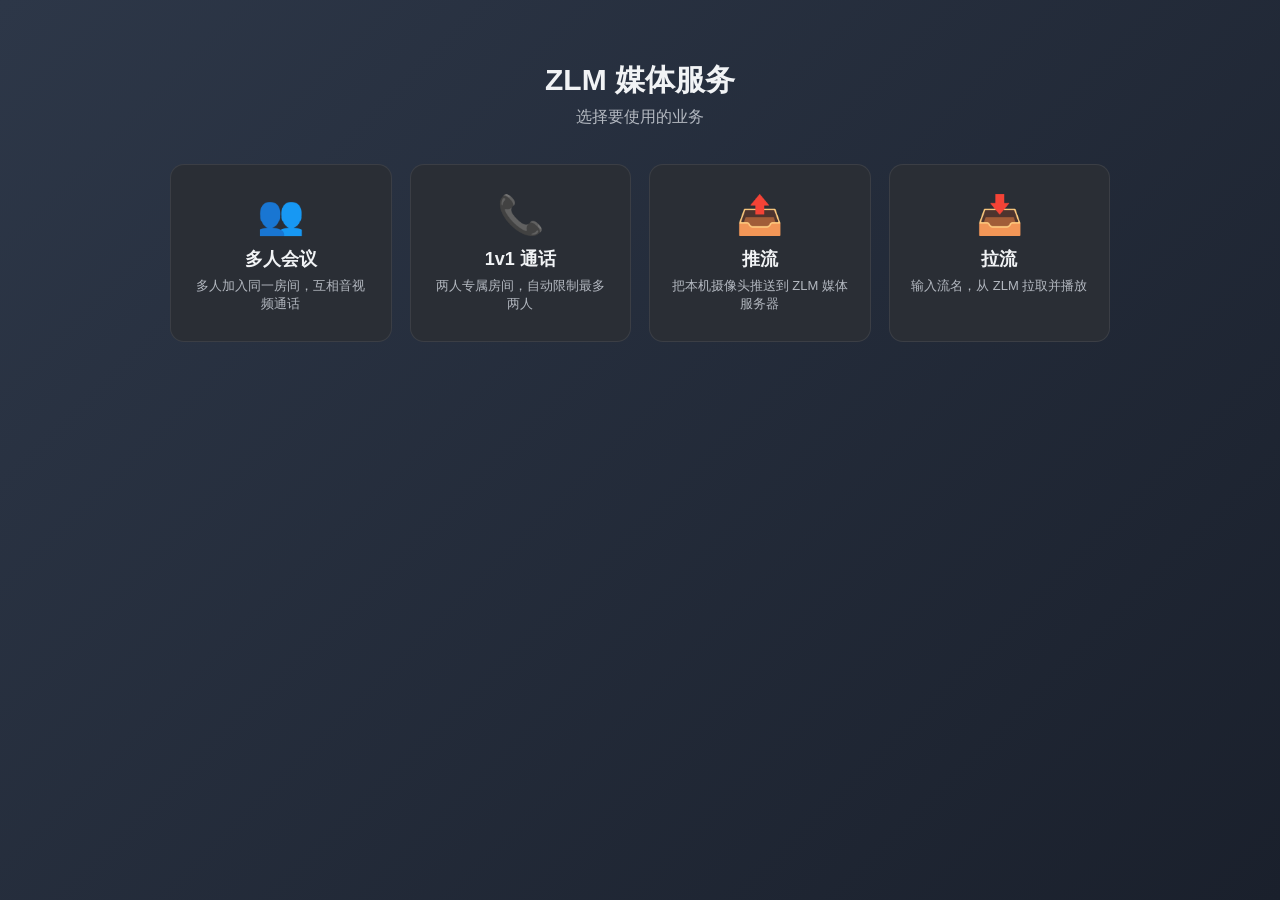
==== frontend/index.html @ 56e2d385 "首次提交" ====
<!DOCTYPE html>
<html lang="zh-CN">
<head>
  <meta charset="UTF-8" />
  <meta name="viewport" content="width=device-width, initial-scale=1.0" />
  <title>ZLM 媒体服务 · 业务选择</title>
  <link rel="stylesheet" href="css/style.css" />
</head>
<body class="home-page">
  <main class="home-wrap">
    <header class="home-header">
      <h1>ZLM 媒体服务</h1>
      <p class="subtitle">选择要使用的业务</p>
    </header>

    <section class="home-grid">
      <button class="home-card" data-biz="meeting">
        <div class="card-icon">👥</div>
        <div class="card-title">多人会议</div>
        <div class="card-desc">多人加入同一房间，互相音视频通话</div>
      </button>
      <button class="home-card" data-biz="call">
        <div class="card-icon">📞</div>
        <div class="card-title">1v1 通话</div>
        <div class="card-desc">两人专属房间，自动限制最多两人</div>
      </button>
      <button class="home-card" data-biz="push">
        <div class="card-icon">📤</div>
        <div class="card-title">推流</div>
        <div class="card-desc">把本机摄像头推送到 ZLM 媒体服务器</div>
      </button>
      <button class="home-card" data-biz="play">
        <div class="card-icon">📥</div>
        <div class="card-title">拉流</div>
        <div class="card-desc">输入流名，从 ZLM 拉取并播放</div>
      </button>
    </section>

    <dialog id="formDialog" class="home-dialog">
      <form id="bizForm" autocomplete="off">
        <h2 id="formTitle">加入</h2>
        <div class="form-row" data-field="nickname">
          <label>
            <span>昵称</span>
            <input id="nickname" type="text" maxlength="32" placeholder="比如 Alice" />
          </label>
        </div>
        <div class="form-row" data-field="room">
          <label>
            <span id="roomLabel">房间号</span>
            <input id="room" type="text" maxlength="64" placeholder="比如 1001" />
          </label>
        </div>
        <div class="form-row" data-field="stream">
          <label>
            <span>流名（仅字母数字、_-.）</span>
            <input id="streamId" type="text" maxlength="128" placeholder="比如 demo_001" />
          </label>
        </div>
        <div class="form-actions">
          <button type="button" id="formCancel" class="ghost">取消</button>
          <button type="submit" class="primary">进入</button>
        </div>
      </form>
    </dialog>
  </main>

  <script>
    (function () {
      const dialog = document.getElementById('formDialog');
      const form = document.getElementById('bizForm');
      const title = document.getElementById('formTitle');
      const roomLabel = document.getElementById('roomLabel');
      const fields = {
        nickname: form.querySelector('[data-field="nickname"]'),
        room: form.querySelector('[data-field="room"]'),
        stream: form.querySelector('[data-field="stream"]'),
      };
      const inputs = {
        nickname: document.getElementById('nickname'),
        room: document.getElementById('room'),
        stream: document.getElementById('streamId'),
      };

      const SAVED_NAME = sessionStorage.getItem('zlm.nickname') || '';
      if (SAVED_NAME) inputs.nickname.value = SAVED_NAME;

      let currentBiz = null;

      function showFields(map) {
        for (const key of Object.keys(fields)) {
          fields[key].style.display = map[key] ? '' : 'none';
          inputs[key].required = !!map[key];
        }
      }

      function openBiz(biz) {
        currentBiz = biz;
        switch (biz) {
          case 'meeting':
            title.textContent = '加入多人会议';
            roomLabel.textContent = '房间号';
            showFields({ nickname: true, room: true, stream: false });
            inputs.room.placeholder = '比如 1001';
            break;
          case 'call':
            title.textContent = '加入 1v1 通话';
            roomLabel.textContent = '通话编号';
            showFields({ nickname: true, room: true, stream: false });
            inputs.room.placeholder = '比如 alice-bob';
            break;
          case 'push':
            title.textContent = '推流';
            showFields({ nickname: false, room: false, stream: true });
            if (!inputs.stream.value) inputs.stream.value = 'pub_' + Date.now();
            break;
          case 'play':
            title.textContent = '拉流';
            showFields({ nickname: false, room: false, stream: true });
            break;
        }
        if (typeof dialog.showModal === 'function') {
          dialog.showModal();
        } else {
          dialog.setAttribute('open', '');
        }
      }

      document.querySelectorAll('.home-card').forEach((btn) => {
        btn.addEventListener('click', () => openBiz(btn.dataset.biz));
      });
      document.getElementById('formCancel').addEventListener('click', () => {
        dialog.close();
      });

      form.addEventListener('submit', (e) => {
        e.preventDefault();
        const nickname = inputs.nickname.value.trim();
        const room = inputs.room.value.trim();
        const stream = inputs.stream.value.trim();

        if (currentBiz === 'meeting' || currentBiz === 'call') {
          if (!nickname || !room) return;
          sessionStorage.setItem('zlm.nickname', nickname);
          sessionStorage.setItem('zlm.room', room);
          location.href = currentBiz === 'meeting' ? 'meeting.html' : 'call.html';
        } else if (currentBiz === 'push') {
          if (!isSafeStream(stream)) {
            alert('流名只能包含字母、数字、下划线、连字符或点');
            return;
          }
          sessionStorage.setItem('zlm.streamId', stream);
          location.href = 'push.html';
        } else if (currentBiz === 'play') {
          if (!isSafeStream(stream)) {
            alert('流名只能包含字母、数字、下划线、连字符或点');
            return;
          }
          sessionStorage.setItem('zlm.streamId', stream);
          location.href = 'play.html';
        }
      });

      function isSafeStream(s) {
        return /^[A-Za-z0-9_.\-]{1,128}$/.test(s);
      }

      // Allow ?biz=xxx deep-link.
      const params = new URLSearchParams(location.search);
      const biz = params.get('biz');
      if (biz && ['meeting', 'call', 'push', 'play'].includes(biz)) {
        openBiz(biz);
      }
    })();
  </script>
</body>
</html>
---- frontend/css/style.css ----
:root {
  color-scheme: light dark;
  --bg: #1c1f24;
  --panel: #2a2e35;
  --panel-2: #353a43;
  --text: #f1f3f5;
  --muted: #b3b8c0;
  --accent: #4f8cff;
  --danger: #e0455b;
  --success: #2ecc71;
  --border: rgba(255, 255, 255, 0.08);
}

* { box-sizing: border-box; }
html, body { height: 100%; margin: 0; }
body {
  font-family: -apple-system, BlinkMacSystemFont, "Segoe UI", Roboto, "PingFang SC", "Microsoft YaHei", sans-serif;
  color: var(--text);
  background: var(--bg);
}
button { font-family: inherit; cursor: pointer; }
input { font-family: inherit; }

/* ============ Join page ============ */
.join-page {
  display: flex;
  align-items: center;
  justify-content: center;
  min-height: 100vh;
  background: linear-gradient(135deg, #2d3748, #1a202c);
}
.join-card {
  background: var(--panel);
  padding: 40px;
  border-radius: 14px;
  width: min(420px, 92vw);
  box-shadow: 0 20px 60px rgba(0,0,0,0.4);
  border: 1px solid var(--border);
}
.join-card h1 { margin: 0 0 6px; font-size: 26px; }
.join-card .subtitle { color: var(--muted); margin: 0 0 22px; font-size: 14px; }
.join-card label { display: block; margin-bottom: 14px; }
.join-card label span { display: block; margin-bottom: 6px; font-size: 13px; color: var(--muted); }
.join-card input {
  width: 100%;
  padding: 10px 12px;
  border-radius: 8px;
  border: 1px solid var(--border);
  background: var(--panel-2);
  color: var(--text);
  font-size: 15px;
}
.join-card input:focus { outline: 2px solid var(--accent); border-color: transparent; }
.join-card .hint { font-size: 12px; color: var(--muted); margin-top: 12px; }

.primary {
  width: 100%;
  background: var(--accent);
  color: white;
  border: none;
  padding: 11px 14px;
  border-radius: 8px;
  font-size: 15px;
  font-weight: 500;
  margin-top: 6px;
}
.primary:hover { background: #3a78ec; }

/* ============ Meeting page ============ */
.meeting-page {
  display: flex;
  flex-direction: column;
  height: 100vh;
}
.topbar {
  flex: 0 0 auto;
  padding: 10px 18px;
  display: flex;
  justify-content: space-between;
  align-items: center;
  background: var(--panel);
  border-bottom: 1px solid var(--border);
  font-size: 14px;
}
.topbar span { font-weight: 600; }

.stage {
  flex: 1 1 auto;
  display: flex;
  min-height: 0;
}

.video-grid {
  flex: 1 1 auto;
  padding: 14px;
  display: grid;
  gap: 12px;
  align-content: center;
  justify-content: center;
  grid-template-columns: repeat(auto-fit, minmax(280px, 1fr));
  background: #14171b;
  overflow: auto;
}

.video-tile {
  position: relative;
  background: #000;
  border-radius: 10px;
  overflow: hidden;
  aspect-ratio: 16 / 9;
  border: 1px solid var(--border);
  display: flex;
  align-items: center;
  justify-content: center;
}
.video-tile video {
  width: 100%;
  height: 100%;
  object-fit: cover;
  background: #000;
}
.video-tile .name-tag {
  position: absolute;
  left: 8px;
  bottom: 8px;
  background: rgba(0,0,0,0.55);
  padding: 4px 10px;
  font-size: 12px;
  border-radius: 6px;
  display: flex;
  gap: 6px;
  align-items: center;
}
.video-tile .badges {
  position: absolute;
  right: 8px;
  top: 8px;
  display: flex;
  gap: 6px;
}
.video-tile .badge {
  background: rgba(0,0,0,0.6);
  padding: 4px 6px;
  border-radius: 4px;
  font-size: 12px;
}
.video-tile.no-video::before {
  content: attr(data-fallback);
  position: absolute;
  inset: 0;
  display: flex;
  align-items: center;
  justify-content: center;
  font-size: 38px;
  color: #6c757d;
  background: #2a2e35;
}
.video-tile.no-video video { visibility: hidden; }
.video-tile.is-self .name-tag { background: rgba(79, 140, 255, 0.85); }
.video-tile.is-screen { border: 2px solid var(--accent); }

.chat-panel {
  flex: 0 0 320px;
  display: flex;
  flex-direction: column;
  background: var(--panel);
  border-left: 1px solid var(--border);
  min-height: 0;
}
.chat-panel.hidden { display: none; }
.chat-header {
  padding: 10px 14px;
  display: flex;
  justify-content: space-between;
  align-items: center;
  border-bottom: 1px solid var(--border);
  font-weight: 600;
}
.icon-btn {
  background: transparent;
  border: none;
  color: var(--text);
  font-size: 20px;
  width: 28px;
  height: 28px;
  line-height: 1;
  border-radius: 4px;
}
.icon-btn:hover { background: var(--panel-2); }
.chat-log {
  flex: 1 1 auto;
  overflow-y: auto;
  padding: 10px 14px;
  font-size: 14px;
  display: flex;
  flex-direction: column;
  gap: 10px;
}
.chat-msg { line-height: 1.4; }
.chat-msg .meta {
  font-size: 12px;
  color: var(--muted);
  margin-bottom: 2px;
}
.chat-msg.me .meta { color: var(--accent); }
.chat-form {
  display: flex;
  gap: 8px;
  padding: 10px;
  border-top: 1px solid var(--border);
}
.chat-form input {
  flex: 1 1 auto;
  padding: 8px 10px;
  border-radius: 6px;
  border: 1px solid var(--border);
  background: var(--panel-2);
  color: var(--text);
}
.chat-form button { padding: 8px 14px; width: auto; margin: 0; }

.toolbar {
  flex: 0 0 auto;
  padding: 10px;
  display: flex;
  gap: 10px;
  justify-content: center;
  background: var(--panel);
  border-top: 1px solid var(--border);
}
.toolbar-btn {
  background: var(--panel-2);
  color: var(--text);
  border: 1px solid var(--border);
  padding: 8px 14px;
  border-radius: 999px;
  display: flex;
  align-items: center;
  gap: 6px;
  font-size: 14px;
}
.toolbar-btn .label { font-size: 13px; }
.toolbar-btn:hover { background: #404552; }
.toolbar-btn.off {
  background: #4a2730;
  border-color: var(--danger);
}
.toolbar-btn.active {
  background: rgba(79,140,255,0.15);
  border-color: var(--accent);
}
.toolbar-btn.danger {
  background: var(--danger);
  border-color: var(--danger);
}
.toolbar-btn.danger:hover { background: #c93849; }

.status-bar {
  position: fixed;
  top: 16px;
  left: 50%;
  transform: translateX(-50%);
  background: rgba(0,0,0,0.78);
  color: white;
  padding: 8px 14px;
  border-radius: 6px;
  font-size: 13px;
  z-index: 100;
  max-width: 80vw;
}
.status-bar.hidden { display: none; }
.status-bar.error { background: var(--danger); }

@media (max-width: 720px) {
  .chat-panel { position: absolute; right: 0; top: 50px; bottom: 60px; width: 80vw; }
  .toolbar-btn .label { display: none; }
}

/* ============ Home (business picker) ============ */
.home-page {
  background: linear-gradient(135deg, #2d3748, #1a202c);
  min-height: 100vh;
}
.home-wrap {
  max-width: 980px;
  margin: 0 auto;
  padding: 60px 20px;
}
.home-header {
  text-align: center;
  margin-bottom: 36px;
}
.home-header h1 { margin: 0 0 6px; font-size: 30px; }
.home-header .subtitle { color: var(--muted); margin: 0; }

.home-grid {
  display: grid;
  grid-template-columns: repeat(auto-fit, minmax(220px, 1fr));
  gap: 18px;
}
.home-card {
  background: var(--panel);
  border: 1px solid var(--border);
  border-radius: 14px;
  padding: 28px 20px;
  color: var(--text);
  display: flex;
  flex-direction: column;
  align-items: center;
  text-align: center;
  cursor: pointer;
  transition: transform .15s ease, border-color .15s ease, background .15s ease;
}
.home-card:hover {
  transform: translateY(-2px);
  border-color: var(--accent);
  background: var(--panel-2);
}
.home-card .card-icon { font-size: 38px; margin-bottom: 10px; }
.home-card .card-title { font-size: 18px; font-weight: 600; margin-bottom: 6px; }
.home-card .card-desc { font-size: 13px; color: var(--muted); }

.home-dialog {
  border: 1px solid var(--border);
  background: var(--panel);
  color: var(--text);
  border-radius: 12px;
  padding: 24px;
  width: min(420px, 92vw);
  box-shadow: 0 20px 60px rgba(0,0,0,0.45);
}
.home-dialog::backdrop { background: rgba(0,0,0,0.45); }
.home-dialog h2 { margin: 0 0 16px; font-size: 20px; }
.home-dialog .form-row { margin-bottom: 12px; }
.home-dialog label span { display: block; margin-bottom: 6px; font-size: 13px; color: var(--muted); }
.home-dialog input {
  width: 100%;
  padding: 9px 11px;
  border-radius: 8px;
  border: 1px solid var(--border);
  background: var(--panel-2);
  color: var(--text);
  font-size: 14px;
}
.home-dialog input:focus { outline: 2px solid var(--accent); border-color: transparent; }
.home-dialog .form-actions {
  display: flex;
  justify-content: flex-end;
  gap: 10px;
  margin-top: 10px;
}
.home-dialog .ghost {
  background: transparent;
  color: var(--muted);
  border: 1px solid var(--border);
  padding: 8px 14px;
  border-radius: 8px;
}
.home-dialog .primary { width: auto; margin: 0; }

/* ============ Recording indicator ============ */
.video-tile .rec-indicator,
.solo-tile .rec-indicator {
  position: absolute;
  top: 8px;
  left: 8px;
  background: rgba(0,0,0,0.65);
  color: #fff;
  font-size: 12px;
  padding: 3px 8px;
  border-radius: 4px;
  display: flex;
  align-items: center;
  gap: 6px;
  z-index: 2;
}
.video-tile .rec-indicator.hidden,
.solo-tile .rec-indicator.hidden { display: none; }
.rec-dot {
  width: 8px;
  height: 8px;
  border-radius: 50%;
  background: var(--danger);
  animation: rec-blink 1s infinite;
}
@keyframes rec-blink {
  0%, 100% { opacity: 1; }
  50% { opacity: 0.3; }
}

.toolbar-btn.recording {
  background: var(--danger);
  border-color: var(--danger);
  color: #fff;
}

/* ============ Call (1v1) layout ============ */
.call-layout .video-grid {
  position: relative;
  display: block;
  padding: 0;
}
.call-layout .video-grid .video-tile {
  position: absolute;
  inset: 0;
  border-radius: 0;
  aspect-ratio: auto;
  border: none;
}
.call-layout .video-grid .video-tile.is-self {
  position: absolute;
  inset: auto 16px 16px auto;
  width: 240px;
  height: 160px;
  border-radius: 10px;
  border: 1px solid var(--border);
  box-shadow: 0 6px 20px rgba(0,0,0,0.5);
  z-index: 2;
  aspect-ratio: 3 / 2;
}

/* ============ Solo (push / play) ============ */
.solo-page {
  display: flex;
  flex-direction: column;
  height: 100vh;
}
.solo-stage {
  flex: 1 1 auto;
  display: flex;
  gap: 16px;
  padding: 16px;
  background: #14171b;
  overflow: auto;
  min-height: 0;
}
.solo-tile {
  flex: 1 1 auto;
  position: relative;
  background: #000;
  border-radius: 12px;
  overflow: hidden;
  display: flex;
  align-items: center;
  justify-content: center;
  min-height: 240px;
}
.solo-tile video {
  width: 100%;
  height: 100%;
  object-fit: contain;
  background: #000;
}
.solo-info {
  flex: 0 0 280px;
  background: var(--panel);
  border-radius: 12px;
  padding: 16px 18px;
  font-size: 14px;
  display: flex;
  flex-direction: column;
  gap: 10px;
}
.solo-info .hint { color: var(--muted); font-size: 12px; margin-top: 6px; }
@media (max-width: 720px) {
  .solo-stage { flex-direction: column; }
  .solo-info { flex: 0 0 auto; }
}
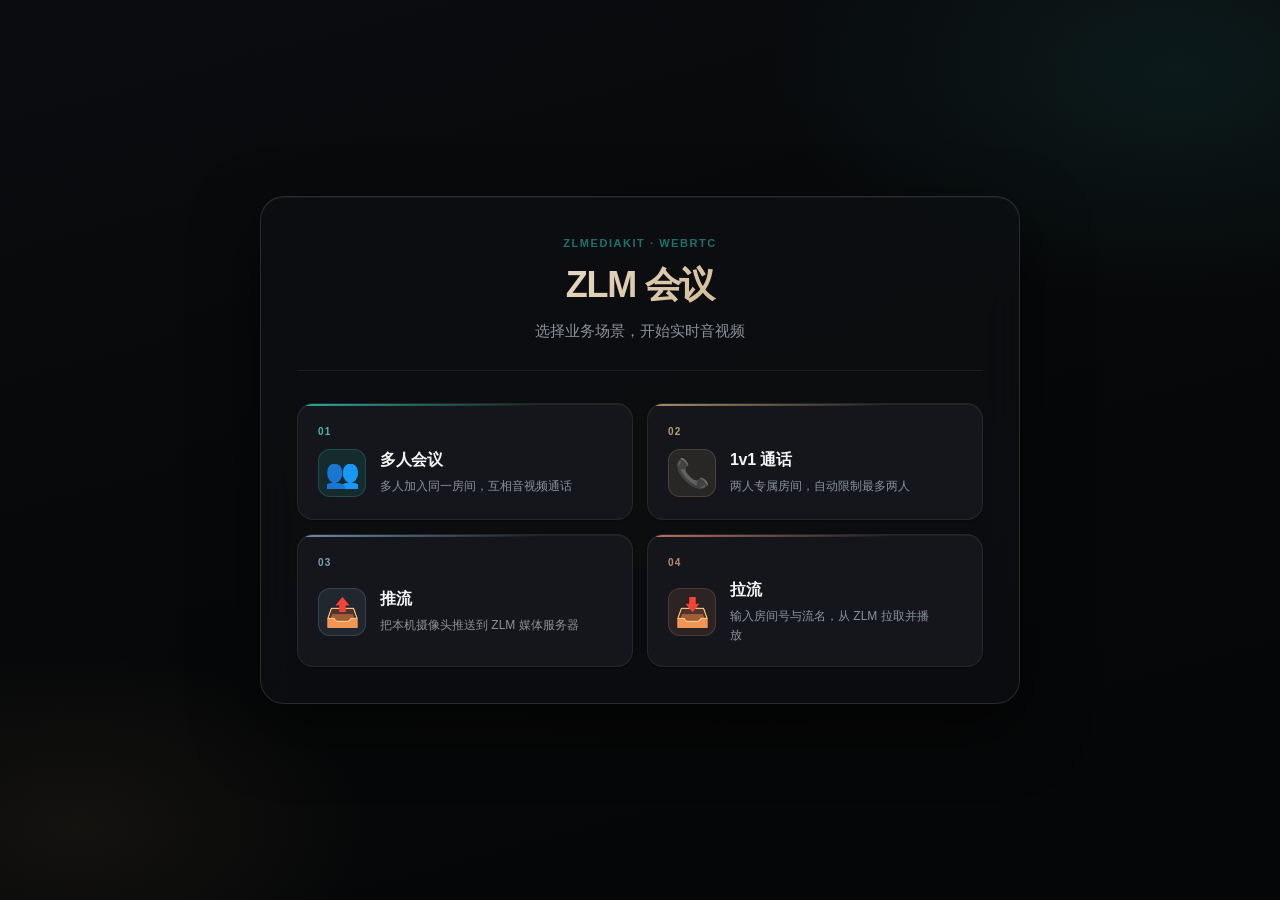
==== commit 743413ea: "页面布局调整及更新README.md" ====
--- a/frontend/index.html
+++ b/frontend/index.html
@@ -3,38 +3,57 @@
 <head>
   <meta charset="UTF-8" />
   <meta name="viewport" content="width=device-width, initial-scale=1.0" />
-  <title>ZLM 媒体服务 · 业务选择</title>
+  <title>ZLM 会议 · 业务选择</title>
   <link rel="stylesheet" href="css/style.css" />
 </head>
 <body class="home-page">
   <main class="home-wrap">
-    <header class="home-header">
-      <h1>ZLM 媒体服务</h1>
-      <p class="subtitle">选择要使用的业务</p>
-    </header>
+    <div class="home-shell">
+      <header class="home-header">
+        <p class="home-eyebrow">ZLMediaKit · WebRTC</p>
+        <h1>ZLM 会议</h1>
+        <p class="subtitle">选择业务场景，开始实时音视频</p>
+      </header>
 
-    <section class="home-grid">
-      <button class="home-card" data-biz="meeting">
-        <div class="card-icon">👥</div>
-        <div class="card-title">多人会议</div>
-        <div class="card-desc">多人加入同一房间，互相音视频通话</div>
-      </button>
-      <button class="home-card" data-biz="call">
-        <div class="card-icon">📞</div>
-        <div class="card-title">1v1 通话</div>
-        <div class="card-desc">两人专属房间，自动限制最多两人</div>
-      </button>
-      <button class="home-card" data-biz="push">
-        <div class="card-icon">📤</div>
-        <div class="card-title">推流</div>
-        <div class="card-desc">把本机摄像头推送到 ZLM 媒体服务器</div>
-      </button>
-      <button class="home-card" data-biz="play">
-        <div class="card-icon">📥</div>
-        <div class="card-title">拉流</div>
-        <div class="card-desc">输入流名，从 ZLM 拉取并播放</div>
-      </button>
-    </section>
+      <section class="home-grid">
+        <button class="home-card" data-biz="meeting">
+          <span class="card-tag">01</span>
+          <div class="card-icon" aria-hidden="true">👥</div>
+          <div class="card-body">
+            <div class="card-title">多人会议</div>
+            <div class="card-desc">多人加入同一房间，互相音视频通话</div>
+          </div>
+          <span class="card-arrow" aria-hidden="true">→</span>
+        </button>
+        <button class="home-card" data-biz="call">
+          <span class="card-tag">02</span>
+          <div class="card-icon" aria-hidden="true">📞</div>
+          <div class="card-body">
+            <div class="card-title">1v1 通话</div>
+            <div class="card-desc">两人专属房间，自动限制最多两人</div>
+          </div>
+          <span class="card-arrow" aria-hidden="true">→</span>
+        </button>
+        <button class="home-card" data-biz="push">
+          <span class="card-tag">03</span>
+          <div class="card-icon" aria-hidden="true">📤</div>
+          <div class="card-body">
+            <div class="card-title">推流</div>
+            <div class="card-desc">把本机摄像头推送到 ZLM 媒体服务器</div>
+          </div>
+          <span class="card-arrow" aria-hidden="true">→</span>
+        </button>
+        <button class="home-card" data-biz="play">
+          <span class="card-tag">04</span>
+          <div class="card-icon" aria-hidden="true">📥</div>
+          <div class="card-body">
+            <div class="card-title">拉流</div>
+            <div class="card-desc">输入房间号与流名，从 ZLM 拉取并播放</div>
+          </div>
+          <span class="card-arrow" aria-hidden="true">→</span>
+        </button>
+      </section>
+    </div>
 
     <dialog id="formDialog" class="home-dialog">
       <form id="bizForm" autocomplete="off">
@@ -84,6 +103,8 @@
 
       const SAVED_NAME = sessionStorage.getItem('zlm.nickname') || '';
       if (SAVED_NAME) inputs.nickname.value = SAVED_NAME;
+      const SAVED_ROOM = sessionStorage.getItem('zlm.room') || '';
+      if (SAVED_ROOM) inputs.room.value = SAVED_ROOM;
 
       let currentBiz = null;
 
@@ -111,12 +132,16 @@
             break;
           case 'push':
             title.textContent = '推流';
-            showFields({ nickname: false, room: false, stream: true });
+            roomLabel.textContent = '房间号';
+            showFields({ nickname: false, room: true, stream: true });
+            inputs.room.placeholder = '比如 live';
             if (!inputs.stream.value) inputs.stream.value = 'pub_' + Date.now();
             break;
           case 'play':
             title.textContent = '拉流';
-            showFields({ nickname: false, room: false, stream: true });
+            roomLabel.textContent = '房间号';
+            showFields({ nickname: false, room: true, stream: true });
+            inputs.room.placeholder = '比如 live';
             break;
         }
         if (typeof dialog.showModal === 'function') {
@@ -144,20 +169,15 @@
           sessionStorage.setItem('zlm.nickname', nickname);
           sessionStorage.setItem('zlm.room', room);
           location.href = currentBiz === 'meeting' ? 'meeting.html' : 'call.html';
-        } else if (currentBiz === 'push') {
+        } else if (currentBiz === 'push' || currentBiz === 'play') {
+          if (!room) return;
           if (!isSafeStream(stream)) {
             alert('流名只能包含字母、数字、下划线、连字符或点');
             return;
           }
+          sessionStorage.setItem('zlm.room', room);
           sessionStorage.setItem('zlm.streamId', stream);
-          location.href = 'push.html';
-        } else if (currentBiz === 'play') {
-          if (!isSafeStream(stream)) {
-            alert('流名只能包含字母、数字、下划线、连字符或点');
-            return;
-          }
-          sessionStorage.setItem('zlm.streamId', stream);
-          location.href = 'play.html';
+          location.href = currentBiz === 'push' ? 'push.html' : 'play.html';
         }
       });
 
--- a/frontend/css/style.css
+++ b/frontend/css/style.css
@@ -1,22 +1,49 @@
 :root {
-  color-scheme: light dark;
-  --bg: #1c1f24;
-  --panel: #2a2e35;
-  --panel-2: #353a43;
-  --text: #f1f3f5;
-  --muted: #b3b8c0;
-  --accent: #4f8cff;
-  --danger: #e0455b;
-  --success: #2ecc71;
-  --border: rgba(255, 255, 255, 0.08);
+  color-scheme: dark;
+  --bg: #070809;
+  --bg-soft: #0c0e10;
+  --stage-bg: #030304;
+  --panel: rgba(18, 20, 23, 0.82);
+  --panel-solid: #121417;
+  --panel-2: rgba(28, 31, 36, 0.9);
+  --panel-hover: rgba(38, 42, 48, 0.95);
+  --text: #f4f4f5;
+  --text-secondary: #d4d4d8;
+  --muted: #8b919a;
+  --accent: #2ec4b6;
+  --accent-dim: #1f9e93;
+  --accent-glow: rgba(46, 196, 182, 0.28);
+  --accent-soft: rgba(46, 196, 182, 0.1);
+  --accent-muted: rgba(46, 196, 182, 0.55);
+  --warm: #c4a574;
+  --danger: #f05252;
+  --danger-soft: rgba(240, 82, 82, 0.12);
+  --success: #34d399;
+  --border: rgba(255, 255, 255, 0.07);
+  --border-strong: rgba(255, 255, 255, 0.12);
+  --shadow-sm: 0 1px 2px rgba(0, 0, 0, 0.35);
+  --shadow-md: 0 8px 32px rgba(0, 0, 0, 0.45);
+  --shadow-lg: 0 24px 64px rgba(0, 0, 0, 0.55);
+  --shadow-inset: inset 0 1px 0 rgba(255, 255, 255, 0.05);
+  --surface-1: rgba(14, 16, 19, 0.72);
+  --surface-2: rgba(22, 25, 30, 0.88);
+  --surface-3: rgba(32, 36, 42, 0.94);
+  --radius-sm: 8px;
+  --radius-md: 12px;
+  --radius-lg: 16px;
+  --radius-xl: 20px;
+  --blur: blur(20px) saturate(160%);
+  --ease: cubic-bezier(0.22, 1, 0.36, 1);
 }
 
 * { box-sizing: border-box; }
 html, body { height: 100%; margin: 0; }
 body {
-  font-family: -apple-system, BlinkMacSystemFont, "Segoe UI", Roboto, "PingFang SC", "Microsoft YaHei", sans-serif;
+  font-family: "Inter", -apple-system, BlinkMacSystemFont, "Segoe UI", Roboto, "PingFang SC", "Microsoft YaHei", sans-serif;
   color: var(--text);
   background: var(--bg);
+  -webkit-font-smoothing: antialiased;
+  -moz-osx-font-smoothing: grayscale;
 }
 button { font-family: inherit; cursor: pointer; }
 input { font-family: inherit; }
@@ -27,91 +54,123 @@
   align-items: center;
   justify-content: center;
   min-height: 100vh;
-  background: linear-gradient(135deg, #2d3748, #1a202c);
+  background:
+    radial-gradient(ellipse 80% 60% at 85% 10%, rgba(46, 196, 182, 0.07), transparent 55%),
+    radial-gradient(ellipse 60% 50% at 10% 90%, rgba(196, 165, 116, 0.05), transparent 50%),
+    var(--bg);
 }
 .join-card {
   background: var(--panel);
+  backdrop-filter: var(--blur);
+  -webkit-backdrop-filter: var(--blur);
   padding: 40px;
-  border-radius: 14px;
+  border-radius: var(--radius-xl);
   width: min(420px, 92vw);
-  box-shadow: 0 20px 60px rgba(0,0,0,0.4);
-  border: 1px solid var(--border);
-}
-.join-card h1 { margin: 0 0 6px; font-size: 26px; }
+  box-shadow: var(--shadow-lg);
+  border: 1px solid var(--border);
+}
+.join-card h1 { margin: 0 0 6px; font-size: 26px; font-weight: 600; letter-spacing: -0.02em; }
 .join-card .subtitle { color: var(--muted); margin: 0 0 22px; font-size: 14px; }
 .join-card label { display: block; margin-bottom: 14px; }
-.join-card label span { display: block; margin-bottom: 6px; font-size: 13px; color: var(--muted); }
+.join-card label span { display: block; margin-bottom: 6px; font-size: 13px; color: var(--muted); font-weight: 500; }
 .join-card input {
   width: 100%;
-  padding: 10px 12px;
-  border-radius: 8px;
-  border: 1px solid var(--border);
-  background: var(--panel-2);
+  padding: 11px 14px;
+  border-radius: var(--radius-md);
+  border: 1px solid var(--border);
+  background: rgba(0, 0, 0, 0.35);
   color: var(--text);
   font-size: 15px;
-}
-.join-card input:focus { outline: 2px solid var(--accent); border-color: transparent; }
+  transition: border-color 0.2s var(--ease), box-shadow 0.2s var(--ease);
+}
+.join-card input:focus {
+  outline: none;
+  border-color: var(--accent-muted);
+  box-shadow: 0 0 0 3px var(--accent-soft);
+}
 .join-card .hint { font-size: 12px; color: var(--muted); margin-top: 12px; }
 
 .primary {
   width: 100%;
-  background: var(--accent);
-  color: white;
+  background: linear-gradient(135deg, var(--accent) 0%, var(--accent-dim) 100%);
+  color: #042f2e;
   border: none;
-  padding: 11px 14px;
-  border-radius: 8px;
+  padding: 12px 16px;
+  border-radius: var(--radius-md);
   font-size: 15px;
-  font-weight: 500;
+  font-weight: 600;
   margin-top: 6px;
-}
-.primary:hover { background: #3a78ec; }
+  letter-spacing: 0.01em;
+  box-shadow: 0 4px 16px var(--accent-glow);
+  transition: transform 0.2s var(--ease), box-shadow 0.2s var(--ease), filter 0.2s var(--ease);
+}
+.primary:hover {
+  filter: brightness(1.06);
+  box-shadow: 0 6px 24px var(--accent-glow);
+}
+.primary:active { transform: scale(0.98); }
 
 /* ============ Meeting page ============ */
 .meeting-page {
   display: flex;
   flex-direction: column;
   height: 100vh;
+  height: 100dvh;
+  max-height: 100vh;
+  max-height: 100dvh;
+  overflow: hidden;
+  background: var(--stage-bg);
 }
 .topbar {
   flex: 0 0 auto;
-  padding: 10px 18px;
+  flex-shrink: 0;
+  padding: 12px 20px;
   display: flex;
   justify-content: space-between;
   align-items: center;
-  background: var(--panel);
+  background: var(--surface-2);
+  backdrop-filter: var(--blur);
+  -webkit-backdrop-filter: var(--blur);
   border-bottom: 1px solid var(--border);
-  font-size: 14px;
-}
-.topbar span { font-weight: 600; }
+  box-shadow: 0 1px 0 rgba(255, 255, 255, 0.03);
+  font-size: 13px;
+  color: var(--text-secondary);
+}
+.topbar span { font-weight: 600; color: var(--text); letter-spacing: -0.01em; }
 
 .stage {
   flex: 1 1 auto;
   display: flex;
   min-height: 0;
+  overflow: hidden;
 }
 
 .video-grid {
   flex: 1 1 auto;
+  min-height: 0;
   padding: 14px;
   display: grid;
   gap: 12px;
-  align-content: center;
+  align-content: stretch;
   justify-content: center;
-  grid-template-columns: repeat(auto-fit, minmax(280px, 1fr));
-  background: #14171b;
+  grid-template-columns: repeat(auto-fit, minmax(min(280px, 100%), 1fr));
+  grid-auto-rows: minmax(0, 1fr);
+  background: var(--stage-bg);
   overflow: auto;
 }
 
 .video-tile {
   position: relative;
   background: #000;
-  border-radius: 10px;
+  border-radius: var(--radius-md);
   overflow: hidden;
-  aspect-ratio: 16 / 9;
+  min-height: 0;
+  height: 100%;
   border: 1px solid var(--border);
   display: flex;
   align-items: center;
   justify-content: center;
+  box-shadow: var(--shadow-sm);
 }
 .video-tile video {
   width: 100%;
@@ -121,28 +180,35 @@
 }
 .video-tile .name-tag {
   position: absolute;
-  left: 8px;
-  bottom: 8px;
-  background: rgba(0,0,0,0.55);
-  padding: 4px 10px;
+  left: 10px;
+  bottom: 10px;
+  background: rgba(0, 0, 0, 0.62);
+  backdrop-filter: blur(8px);
+  -webkit-backdrop-filter: blur(8px);
+  padding: 5px 11px;
   font-size: 12px;
-  border-radius: 6px;
+  font-weight: 500;
+  border-radius: var(--radius-sm);
   display: flex;
   gap: 6px;
   align-items: center;
+  border: 1px solid rgba(255, 255, 255, 0.06);
 }
 .video-tile .badges {
   position: absolute;
-  right: 8px;
-  top: 8px;
+  right: 10px;
+  top: 10px;
   display: flex;
   gap: 6px;
 }
 .video-tile .badge {
-  background: rgba(0,0,0,0.6);
-  padding: 4px 6px;
-  border-radius: 4px;
+  background: rgba(0, 0, 0, 0.62);
+  backdrop-filter: blur(8px);
+  -webkit-backdrop-filter: blur(8px);
+  padding: 4px 7px;
+  border-radius: 6px;
   font-size: 12px;
+  border: 1px solid rgba(255, 255, 255, 0.06);
 }
 .video-tile.no-video::before {
   content: attr(data-fallback);
@@ -152,209 +218,493 @@
   align-items: center;
   justify-content: center;
   font-size: 38px;
-  color: #6c757d;
-  background: #2a2e35;
+  color: var(--muted);
+  background: linear-gradient(160deg, var(--panel-solid) 0%, var(--bg-soft) 100%);
 }
 .video-tile.no-video video { visibility: hidden; }
-.video-tile.is-self .name-tag { background: rgba(79, 140, 255, 0.85); }
-.video-tile.is-screen { border: 2px solid var(--accent); }
+.video-tile.is-self .name-tag {
+  background: rgba(46, 196, 182, 0.22);
+  border-color: rgba(46, 196, 182, 0.35);
+  color: #ecfdf5;
+}
+.video-tile.is-screen { border: 1px solid var(--accent-muted); box-shadow: 0 0 0 1px var(--accent-soft); }
+
+/* ============ Meeting grid (max 3 cols, 16:9 tiles, focus mode) ============ */
+.meeting-page .video-grid.meeting-grid {
+  grid-template-columns: repeat(3, minmax(0, 1fr));
+  grid-auto-rows: unset;
+  gap: 6px;
+  padding: 8px;
+  overflow: hidden;
+  align-content: center;
+  justify-content: center;
+  justify-items: center;
+  align-items: center;
+}
+
+.meeting-page .video-grid.meeting-grid .video-tile {
+  aspect-ratio: 16 / 9;
+  max-width: 100%;
+  max-height: 100%;
+  min-height: 0;
+  min-width: 0;
+  cursor: pointer;
+  transition: box-shadow 0.2s var(--ease), border-color 0.2s var(--ease);
+}
+
+.meeting-page .video-grid.meeting-grid .video-tile:hover {
+  box-shadow: 0 0 0 2px var(--accent-glow);
+  border-color: var(--accent-muted);
+}
+
+.meeting-page .video-grid.meeting-grid.focus-mode {
+  row-gap: 4px;
+  column-gap: 6px;
+  justify-items: stretch;
+  align-items: start;
+  align-content: start;
+}
+
+.meeting-page .video-grid.meeting-grid.focus-mode .video-tile.is-focused {
+  aspect-ratio: auto;
+  justify-self: stretch;
+  align-self: stretch;
+  width: 100%;
+  height: 100%;
+  border-radius: var(--radius-md);
+  cursor: pointer;
+}
+
+.meeting-page .video-grid.meeting-grid.focus-mode .video-tile.is-focused:hover {
+  box-shadow: inset 0 0 0 2px var(--accent-glow);
+}
+
+.meeting-page .video-grid.meeting-grid.focus-mode .video-tile.is-sidebar {
+  aspect-ratio: 16 / 9;
+  justify-self: start;
+  align-self: start;
+  border-radius: var(--radius-sm);
+}
+
+.meeting-page .video-grid.meeting-grid.focus-mode .video-tile.is-sidebar .name-tag {
+  font-size: 11px;
+  padding: 2px 6px;
+}
+
+.meeting-page .video-grid.meeting-grid.focus-mode .video-tile.is-sidebar .badge {
+  font-size: 10px;
+  padding: 2px 4px;
+}
 
 .chat-panel {
   flex: 0 0 320px;
   display: flex;
   flex-direction: column;
-  background: var(--panel);
+  background: var(--surface-2);
+  backdrop-filter: var(--blur);
+  -webkit-backdrop-filter: var(--blur);
   border-left: 1px solid var(--border);
+  box-shadow: -8px 0 32px rgba(0, 0, 0, 0.25);
   min-height: 0;
 }
 .chat-panel.hidden { display: none; }
 .chat-header {
-  padding: 10px 14px;
+  padding: 14px 16px;
   display: flex;
   justify-content: space-between;
   align-items: center;
   border-bottom: 1px solid var(--border);
   font-weight: 600;
+  font-size: 14px;
+  letter-spacing: -0.01em;
 }
 .icon-btn {
   background: transparent;
   border: none;
-  color: var(--text);
+  color: var(--muted);
   font-size: 20px;
-  width: 28px;
-  height: 28px;
+  width: 32px;
+  height: 32px;
   line-height: 1;
-  border-radius: 4px;
-}
-.icon-btn:hover { background: var(--panel-2); }
+  border-radius: var(--radius-sm);
+  transition: background 0.15s var(--ease), color 0.15s var(--ease);
+}
+.icon-btn:hover { background: var(--panel-2); color: var(--text); }
 .chat-log {
   flex: 1 1 auto;
   overflow-y: auto;
-  padding: 10px 14px;
+  padding: 14px 16px;
   font-size: 14px;
   display: flex;
   flex-direction: column;
-  gap: 10px;
-}
-.chat-msg { line-height: 1.4; }
+  gap: 12px;
+}
+.chat-msg { line-height: 1.5; }
 .chat-msg .meta {
-  font-size: 12px;
+  font-size: 11px;
   color: var(--muted);
-  margin-bottom: 2px;
+  margin-bottom: 3px;
+  font-weight: 500;
+  text-transform: uppercase;
+  letter-spacing: 0.04em;
 }
 .chat-msg.me .meta { color: var(--accent); }
 .chat-form {
   display: flex;
   gap: 8px;
-  padding: 10px;
+  padding: 12px 14px;
   border-top: 1px solid var(--border);
 }
 .chat-form input {
   flex: 1 1 auto;
-  padding: 8px 10px;
-  border-radius: 6px;
-  border: 1px solid var(--border);
-  background: var(--panel-2);
-  color: var(--text);
-}
-.chat-form button { padding: 8px 14px; width: auto; margin: 0; }
+  padding: 10px 12px;
+  border-radius: var(--radius-md);
+  border: 1px solid var(--border);
+  background: rgba(0, 0, 0, 0.35);
+  color: var(--text);
+  transition: border-color 0.2s var(--ease), box-shadow 0.2s var(--ease);
+}
+.chat-form input:focus {
+  outline: none;
+  border-color: var(--accent-muted);
+  box-shadow: 0 0 0 3px var(--accent-soft);
+}
+.chat-form button { padding: 10px 16px; width: auto; margin: 0; }
 
 .toolbar {
   flex: 0 0 auto;
-  padding: 10px;
-  display: flex;
-  gap: 10px;
+  flex-shrink: 0;
+  padding: 12px 16px 16px;
+  display: flex;
+  gap: 8px;
   justify-content: center;
+  flex-wrap: wrap;
+  background: linear-gradient(to top, rgba(7, 8, 9, 0.92) 40%, transparent 100%);
+  border-top: none;
+}
+.toolbar-btn {
+  position: relative;
   background: var(--panel);
-  border-top: 1px solid var(--border);
-}
-.toolbar-btn {
-  background: var(--panel-2);
-  color: var(--text);
-  border: 1px solid var(--border);
-  padding: 8px 14px;
+  backdrop-filter: var(--blur);
+  -webkit-backdrop-filter: var(--blur);
+  color: var(--text-secondary);
+  border: 1px solid var(--border);
+  padding: 9px 16px;
   border-radius: 999px;
   display: flex;
   align-items: center;
-  gap: 6px;
-  font-size: 14px;
+  gap: 7px;
+  font-size: 13px;
+  font-weight: 500;
+  box-shadow: var(--shadow-sm);
+  transition: background 0.2s var(--ease), border-color 0.2s var(--ease), color 0.2s var(--ease), transform 0.15s var(--ease);
+}
+.toolbar-btn.has-unread::after {
+  content: '';
+  position: absolute;
+  top: 4px;
+  right: 6px;
+  width: 7px;
+  height: 7px;
+  border-radius: 50%;
+  background: var(--danger);
+  border: 2px solid var(--panel-solid);
+  pointer-events: none;
 }
 .toolbar-btn .label { font-size: 13px; }
-.toolbar-btn:hover { background: #404552; }
+.toolbar-btn:hover {
+  background: var(--panel-hover);
+  border-color: var(--border-strong);
+  color: var(--text);
+}
+.toolbar-btn:active { transform: scale(0.97); }
 .toolbar-btn.off {
-  background: #4a2730;
-  border-color: var(--danger);
+  background: var(--danger-soft);
+  border-color: rgba(240, 82, 82, 0.35);
+  color: #fecaca;
 }
 .toolbar-btn.active {
-  background: rgba(79,140,255,0.15);
-  border-color: var(--accent);
+  background: var(--accent-soft);
+  border-color: var(--accent-muted);
+  color: #99f6e4;
 }
 .toolbar-btn.danger {
-  background: var(--danger);
-  border-color: var(--danger);
-}
-.toolbar-btn.danger:hover { background: #c93849; }
+  background: rgba(240, 82, 82, 0.18);
+  border-color: rgba(240, 82, 82, 0.45);
+  color: #fecaca;
+}
+.toolbar-btn.danger:hover {
+  background: rgba(240, 82, 82, 0.28);
+  border-color: rgba(240, 82, 82, 0.55);
+}
 
 .status-bar {
   position: fixed;
   top: 16px;
   left: 50%;
   transform: translateX(-50%);
-  background: rgba(0,0,0,0.78);
-  color: white;
-  padding: 8px 14px;
-  border-radius: 6px;
+  background: var(--panel);
+  backdrop-filter: var(--blur);
+  -webkit-backdrop-filter: var(--blur);
+  color: var(--text);
+  padding: 10px 18px;
+  border-radius: 999px;
   font-size: 13px;
+  font-weight: 500;
   z-index: 100;
   max-width: 80vw;
+  border: 1px solid var(--border);
+  box-shadow: var(--shadow-md);
 }
 .status-bar.hidden { display: none; }
-.status-bar.error { background: var(--danger); }
+.status-bar.error {
+  background: rgba(240, 82, 82, 0.15);
+  border-color: rgba(240, 82, 82, 0.4);
+  color: #fecaca;
+}
 
 @media (max-width: 720px) {
-  .chat-panel { position: absolute; right: 0; top: 50px; bottom: 60px; width: 80vw; }
+  .chat-panel {
+    position: absolute;
+    right: 0;
+    top: 50px;
+    bottom: 72px;
+    width: 80vw;
+    border-radius: var(--radius-lg) 0 0 var(--radius-lg);
+    box-shadow: var(--shadow-lg);
+  }
   .toolbar-btn .label { display: none; }
+  .toolbar { padding: 10px 12px 14px; gap: 6px; }
+  .toolbar-btn { padding: 10px 12px; }
 }
 
 /* ============ Home (business picker) ============ */
 .home-page {
-  background: linear-gradient(135deg, #2d3748, #1a202c);
   min-height: 100vh;
+  display: flex;
+  align-items: center;
+  justify-content: center;
+  padding: 32px 20px;
+  background:
+    radial-gradient(ellipse 55% 45% at 92% 8%, rgba(46, 196, 182, 0.09), transparent 58%),
+    radial-gradient(ellipse 45% 38% at 6% 92%, rgba(196, 165, 116, 0.07), transparent 52%),
+    linear-gradient(165deg, #0a0c0f 0%, var(--bg) 48%, #050607 100%);
+}
+.home-page::before {
+  content: '';
+  position: fixed;
+  inset: 0;
+  pointer-events: none;
+  opacity: 0.35;
+  background-image:
+    linear-gradient(rgba(255, 255, 255, 0.025) 1px, transparent 1px),
+    linear-gradient(90deg, rgba(255, 255, 255, 0.025) 1px, transparent 1px);
+  background-size: 48px 48px;
+  mask-image: radial-gradient(ellipse 70% 60% at 50% 45%, black 20%, transparent 100%);
 }
 .home-wrap {
-  max-width: 980px;
-  margin: 0 auto;
-  padding: 60px 20px;
+  width: min(760px, 100%);
+  position: relative;
+  z-index: 1;
+}
+.home-shell {
+  background: var(--surface-1);
+  backdrop-filter: var(--blur);
+  -webkit-backdrop-filter: var(--blur);
+  border: 1px solid var(--border-strong);
+  border-radius: calc(var(--radius-xl) + 4px);
+  padding: 40px 36px 36px;
+  box-shadow: var(--shadow-lg), var(--shadow-inset);
 }
 .home-header {
   text-align: center;
-  margin-bottom: 36px;
-}
-.home-header h1 { margin: 0 0 6px; font-size: 30px; }
-.home-header .subtitle { color: var(--muted); margin: 0; }
+  margin-bottom: 32px;
+  padding-bottom: 28px;
+  border-bottom: 1px solid var(--border);
+}
+.home-eyebrow {
+  margin: 0 0 12px;
+  font-size: 11px;
+  font-weight: 600;
+  letter-spacing: 0.14em;
+  text-transform: uppercase;
+  color: var(--accent-muted);
+}
+.home-header h1 {
+  margin: 0 0 10px;
+  font-size: 36px;
+  font-weight: 600;
+  letter-spacing: -0.035em;
+  background: linear-gradient(135deg, #ffffff 0%, var(--warm) 85%);
+  -webkit-background-clip: text;
+  background-clip: text;
+  color: transparent;
+}
+.home-header .subtitle {
+  color: var(--muted);
+  margin: 0;
+  font-size: 15px;
+  font-weight: 400;
+  line-height: 1.5;
+}
 
 .home-grid {
   display: grid;
-  grid-template-columns: repeat(auto-fit, minmax(220px, 1fr));
-  gap: 18px;
+  grid-template-columns: repeat(2, minmax(0, 1fr));
+  gap: 14px;
 }
 .home-card {
-  background: var(--panel);
-  border: 1px solid var(--border);
-  border-radius: 14px;
-  padding: 28px 20px;
-  color: var(--text);
-  display: flex;
-  flex-direction: column;
-  align-items: center;
-  text-align: center;
+  --card-accent: var(--accent);
+  position: relative;
+  background: var(--surface-2);
+  backdrop-filter: blur(12px);
+  -webkit-backdrop-filter: blur(12px);
+  border: 1px solid var(--border);
+  border-radius: var(--radius-lg);
+  padding: 22px 20px;
+  color: var(--text);
+  display: grid;
+  grid-template-columns: auto 1fr auto;
+  grid-template-rows: auto 1fr;
+  grid-template-areas:
+    "tag tag tag"
+    "icon body arrow";
+  column-gap: 14px;
+  row-gap: 12px;
+  align-items: center;
+  text-align: left;
   cursor: pointer;
-  transition: transform .15s ease, border-color .15s ease, background .15s ease;
-}
+  overflow: hidden;
+  box-shadow: var(--shadow-sm), var(--shadow-inset);
+  transition: border-color 0.25s var(--ease), box-shadow 0.25s var(--ease), transform 0.25s var(--ease), background 0.25s var(--ease);
+}
+.home-card::after {
+  content: '';
+  position: absolute;
+  inset: 0 auto auto 0;
+  width: 100%;
+  height: 2px;
+  background: linear-gradient(90deg, var(--card-accent), transparent 72%);
+  opacity: 0.85;
+}
+.home-card[data-biz="meeting"] { --card-accent: #2ec4b6; }
+.home-card[data-biz="call"] { --card-accent: #c4a574; }
+.home-card[data-biz="push"] { --card-accent: #7aa2c4; }
+.home-card[data-biz="play"] { --card-accent: #d4846a; }
 .home-card:hover {
   transform: translateY(-2px);
-  border-color: var(--accent);
-  background: var(--panel-2);
-}
-.home-card .card-icon { font-size: 38px; margin-bottom: 10px; }
-.home-card .card-title { font-size: 18px; font-weight: 600; margin-bottom: 6px; }
-.home-card .card-desc { font-size: 13px; color: var(--muted); }
+  border-color: color-mix(in srgb, var(--card-accent) 42%, transparent);
+  background: var(--surface-3);
+  box-shadow:
+    0 16px 40px rgba(0, 0, 0, 0.38),
+    0 0 0 1px color-mix(in srgb, var(--card-accent) 18%, transparent),
+    var(--shadow-inset);
+}
+.home-card:active { transform: translateY(0); }
+.home-card .card-tag {
+  grid-area: tag;
+  font-size: 10px;
+  font-weight: 600;
+  letter-spacing: 0.12em;
+  color: color-mix(in srgb, var(--card-accent) 70%, var(--muted));
+}
+.home-card .card-icon {
+  grid-area: icon;
+  font-size: 28px;
+  width: 48px;
+  height: 48px;
+  display: flex;
+  align-items: center;
+  justify-content: center;
+  border-radius: var(--radius-md);
+  background: color-mix(in srgb, var(--card-accent) 12%, transparent);
+  border: 1px solid color-mix(in srgb, var(--card-accent) 22%, transparent);
+  filter: none;
+}
+.home-card .card-body { grid-area: body; min-width: 0; }
+.home-card .card-title {
+  font-size: 16px;
+  font-weight: 600;
+  margin-bottom: 6px;
+  letter-spacing: -0.02em;
+  color: var(--text);
+}
+.home-card .card-desc {
+  font-size: 12px;
+  color: var(--muted);
+  line-height: 1.55;
+}
+.home-card .card-arrow {
+  grid-area: arrow;
+  font-size: 18px;
+  color: var(--muted);
+  opacity: 0;
+  transform: translateX(-6px);
+  transition: opacity 0.25s var(--ease), transform 0.25s var(--ease), color 0.25s var(--ease);
+}
+.home-card:hover .card-arrow {
+  opacity: 1;
+  transform: translateX(0);
+  color: var(--card-accent);
+}
+
+@media (max-width: 640px) {
+  .home-shell { padding: 28px 20px 24px; }
+  .home-grid { grid-template-columns: 1fr; }
+  .home-header h1 { font-size: 30px; }
+}
 
 .home-dialog {
-  border: 1px solid var(--border);
-  background: var(--panel);
-  color: var(--text);
-  border-radius: 12px;
-  padding: 24px;
+  border: 1px solid var(--border-strong);
+  background: var(--panel-solid);
+  color: var(--text);
+  border-radius: var(--radius-xl);
+  padding: 28px;
   width: min(420px, 92vw);
-  box-shadow: 0 20px 60px rgba(0,0,0,0.45);
-}
-.home-dialog::backdrop { background: rgba(0,0,0,0.45); }
-.home-dialog h2 { margin: 0 0 16px; font-size: 20px; }
-.home-dialog .form-row { margin-bottom: 12px; }
-.home-dialog label span { display: block; margin-bottom: 6px; font-size: 13px; color: var(--muted); }
+  box-shadow: var(--shadow-lg);
+}
+.home-dialog::backdrop {
+  background: rgba(0, 0, 0, 0.65);
+  backdrop-filter: blur(4px);
+  -webkit-backdrop-filter: blur(4px);
+}
+.home-dialog h2 { margin: 0 0 20px; font-size: 20px; font-weight: 600; letter-spacing: -0.02em; }
+.home-dialog .form-row { margin-bottom: 14px; }
+.home-dialog label span { display: block; margin-bottom: 7px; font-size: 13px; color: var(--muted); font-weight: 500; }
 .home-dialog input {
   width: 100%;
-  padding: 9px 11px;
-  border-radius: 8px;
-  border: 1px solid var(--border);
-  background: var(--panel-2);
+  padding: 11px 14px;
+  border-radius: var(--radius-md);
+  border: 1px solid var(--border);
+  background: rgba(0, 0, 0, 0.35);
   color: var(--text);
   font-size: 14px;
-}
-.home-dialog input:focus { outline: 2px solid var(--accent); border-color: transparent; }
+  transition: border-color 0.2s var(--ease), box-shadow 0.2s var(--ease);
+}
+.home-dialog input:focus {
+  outline: none;
+  border-color: var(--accent-muted);
+  box-shadow: 0 0 0 3px var(--accent-soft);
+}
 .home-dialog .form-actions {
   display: flex;
   justify-content: flex-end;
   gap: 10px;
-  margin-top: 10px;
+  margin-top: 16px;
 }
 .home-dialog .ghost {
   background: transparent;
   color: var(--muted);
   border: 1px solid var(--border);
-  padding: 8px 14px;
-  border-radius: 8px;
+  padding: 10px 16px;
+  border-radius: var(--radius-md);
+  font-weight: 500;
+  transition: background 0.2s var(--ease), color 0.2s var(--ease), border-color 0.2s var(--ease);
+}
+.home-dialog .ghost:hover {
+  background: var(--panel-2);
+  color: var(--text);
+  border-color: var(--border-strong);
 }
 .home-dialog .primary { width: auto; margin: 0; }
 
@@ -362,36 +712,41 @@
 .video-tile .rec-indicator,
 .solo-tile .rec-indicator {
   position: absolute;
-  top: 8px;
-  left: 8px;
-  background: rgba(0,0,0,0.65);
+  top: 10px;
+  left: 10px;
+  background: rgba(0, 0, 0, 0.65);
+  backdrop-filter: blur(8px);
+  -webkit-backdrop-filter: blur(8px);
   color: #fff;
-  font-size: 12px;
-  padding: 3px 8px;
-  border-radius: 4px;
+  font-size: 11px;
+  font-weight: 600;
+  letter-spacing: 0.06em;
+  padding: 4px 9px;
+  border-radius: 6px;
   display: flex;
   align-items: center;
   gap: 6px;
   z-index: 2;
+  border: 1px solid rgba(255, 255, 255, 0.08);
 }
 .video-tile .rec-indicator.hidden,
 .solo-tile .rec-indicator.hidden { display: none; }
 .rec-dot {
-  width: 8px;
-  height: 8px;
+  width: 7px;
+  height: 7px;
   border-radius: 50%;
   background: var(--danger);
-  animation: rec-blink 1s infinite;
+  animation: rec-blink 1.2s ease-in-out infinite;
 }
 @keyframes rec-blink {
   0%, 100% { opacity: 1; }
-  50% { opacity: 0.3; }
+  50% { opacity: 0.25; }
 }
 
 .toolbar-btn.recording {
-  background: var(--danger);
-  border-color: var(--danger);
-  color: #fff;
+  background: rgba(240, 82, 82, 0.2);
+  border-color: rgba(240, 82, 82, 0.45);
+  color: #fecaca;
 }
 
 /* ============ Call (1v1) layout ============ */
@@ -399,6 +754,8 @@
   position: relative;
   display: block;
   padding: 0;
+  min-height: 0;
+  overflow: hidden;
 }
 .call-layout .video-grid .video-tile {
   position: absolute;
@@ -406,17 +763,27 @@
   border-radius: 0;
   aspect-ratio: auto;
   border: none;
-}
-.call-layout .video-grid .video-tile.is-self {
-  position: absolute;
-  inset: auto 16px 16px auto;
+  z-index: 1;
+  cursor: pointer;
+  box-shadow: none;
+}
+.call-layout .video-grid .video-tile.is-pip {
+  inset: auto 20px 88px auto;
   width: 240px;
-  height: 160px;
-  border-radius: 10px;
-  border: 1px solid var(--border);
-  box-shadow: 0 6px 20px rgba(0,0,0,0.5);
+  height: 135px;
+  border-radius: var(--radius-md);
+  border: 1px solid var(--border-strong);
+  box-shadow: var(--shadow-lg);
   z-index: 2;
-  aspect-ratio: 3 / 2;
+  aspect-ratio: 16 / 9;
+  transition: box-shadow 0.2s var(--ease), border-color 0.2s var(--ease);
+}
+.call-layout .video-grid .video-tile.is-pip:hover,
+.call-layout .video-grid .video-tile:not(.is-pip):hover {
+  box-shadow: inset 0 0 0 2px var(--accent-glow);
+}
+.call-layout .video-grid .video-tile.is-pip:hover {
+  box-shadow: var(--shadow-lg), 0 0 0 2px var(--accent-glow);
 }
 
 /* ============ Solo (push / play) ============ */
@@ -424,45 +791,203 @@
   display: flex;
   flex-direction: column;
   height: 100vh;
+  height: 100dvh;
+  max-height: 100vh;
+  max-height: 100dvh;
+  overflow: hidden;
+  background: var(--stage-bg);
 }
 .solo-stage {
   flex: 1 1 auto;
   display: flex;
-  gap: 16px;
-  padding: 16px;
-  background: #14171b;
-  overflow: auto;
+  gap: 14px;
+  padding: 14px;
+  background: var(--stage-bg);
+  overflow: hidden;
   min-height: 0;
 }
 .solo-tile {
   flex: 1 1 auto;
   position: relative;
   background: #000;
-  border-radius: 12px;
+  border-radius: var(--radius-lg);
   overflow: hidden;
   display: flex;
   align-items: center;
   justify-content: center;
-  min-height: 240px;
+  min-height: 0;
+  border: 1px solid var(--border);
+  box-shadow: var(--shadow-md);
 }
 .solo-tile video {
-  width: 100%;
-  height: 100%;
+  max-width: 100%;
+  max-height: 100%;
+  width: auto;
+  height: auto;
   object-fit: contain;
   background: #000;
 }
 .solo-info {
   flex: 0 0 280px;
   background: var(--panel);
-  border-radius: 12px;
-  padding: 16px 18px;
+  backdrop-filter: var(--blur);
+  -webkit-backdrop-filter: var(--blur);
+  border-radius: var(--radius-lg);
+  padding: 20px 22px;
   font-size: 14px;
   display: flex;
   flex-direction: column;
-  gap: 10px;
-}
-.solo-info .hint { color: var(--muted); font-size: 12px; margin-top: 6px; }
+  gap: 12px;
+  border: 1px solid var(--border);
+  box-shadow: var(--shadow-sm);
+}
+.solo-info strong { color: var(--text); font-weight: 600; }
+.solo-info .hint { color: var(--muted); font-size: 12px; line-height: 1.55; margin-top: 4px; }
 @media (max-width: 720px) {
   .solo-stage { flex-direction: column; }
   .solo-info { flex: 0 0 auto; }
 }
+
+/* ============ Recording preview (bottom-right PiP) ============ */
+.preview-overlay {
+  position: fixed;
+  right: 16px;
+  bottom: 72px;
+  z-index: 200;
+  pointer-events: none;
+}
+.preview-overlay.hidden { display: none; }
+.preview-box {
+  pointer-events: auto;
+  background: var(--panel-solid);
+  border: 1px solid var(--border-strong);
+  border-radius: var(--radius-md);
+  overflow: hidden;
+  width: min(320px, calc(100vw - 32px));
+  box-shadow: var(--shadow-lg);
+}
+.preview-header {
+  display: flex;
+  align-items: center;
+  justify-content: space-between;
+  padding: 10px 14px;
+  font-size: 12px;
+  font-weight: 600;
+  letter-spacing: 0.02em;
+  border-bottom: 1px solid var(--border);
+}
+.preview-close {
+  background: none;
+  border: none;
+  color: var(--muted);
+  font-size: 18px;
+  cursor: pointer;
+  padding: 0 4px;
+  line-height: 1;
+  border-radius: 4px;
+  transition: color 0.15s var(--ease);
+}
+.preview-close:hover { color: var(--text); }
+.preview-video {
+  display: block;
+  width: 100%;
+  background: #000;
+  max-height: 180px;
+  aspect-ratio: 16 / 9;
+  object-fit: contain;
+}
+.preview-actions {
+  display: flex;
+  justify-content: flex-end;
+  gap: 8px;
+  padding: 10px 14px;
+}
+.preview-actions .toolbar-btn {
+  font-size: 12px;
+  padding: 6px 12px;
+  border-radius: var(--radius-sm);
+  min-width: 0;
+  height: auto;
+}
+@media (max-width: 720px) {
+  .preview-overlay {
+    right: 10px;
+    bottom: 64px;
+  }
+  .preview-box {
+    width: min(260px, calc(100vw - 20px));
+  }
+  .preview-video {
+    max-height: 140px;
+  }
+}
+
+/* ============ Quality settings dialog ============ */
+.quality-dialog {
+  border: 1px solid var(--border-strong);
+  background: var(--panel-solid);
+  color: var(--text);
+  border-radius: var(--radius-xl);
+  padding: 28px;
+  width: min(360px, 92vw);
+  box-shadow: var(--shadow-lg);
+}
+.quality-dialog::backdrop {
+  background: rgba(0, 0, 0, 0.65);
+  backdrop-filter: blur(4px);
+  -webkit-backdrop-filter: blur(4px);
+}
+.quality-dialog h2 { margin: 0 0 16px; font-size: 18px; font-weight: 600; letter-spacing: -0.02em; }
+.quality-dialog p { margin: 0 0 16px; color: var(--muted); font-size: 14px; line-height: 1.55; }
+.quality-options {
+  display: flex;
+  flex-direction: column;
+  gap: 8px;
+  margin-bottom: 16px;
+}
+.quality-option {
+  display: flex;
+  align-items: center;
+  justify-content: space-between;
+  width: 100%;
+  padding: 13px 16px;
+  border-radius: var(--radius-md);
+  border: 1px solid var(--border);
+  background: rgba(0, 0, 0, 0.25);
+  color: var(--text);
+  font-size: 15px;
+  cursor: pointer;
+  transition: border-color 0.2s var(--ease), background 0.2s var(--ease), box-shadow 0.2s var(--ease);
+}
+.quality-option:hover {
+  border-color: var(--accent-muted);
+  background: var(--accent-soft);
+}
+.quality-option.selected {
+  border-color: var(--accent);
+  background: var(--accent-soft);
+  box-shadow: 0 0 0 1px var(--accent-soft);
+}
+.quality-desc {
+  font-size: 12px;
+  color: var(--muted);
+}
+.quality-dialog .ghost,
+.quality-dialog .primary {
+  width: 100%;
+  margin: 0;
+}
+.quality-dialog .ghost {
+  background: transparent;
+  color: var(--muted);
+  border: 1px solid var(--border);
+  padding: 10px 16px;
+  border-radius: var(--radius-md);
+  font-weight: 500;
+  transition: background 0.2s var(--ease), color 0.2s var(--ease);
+}
+.quality-dialog .ghost:hover {
+  background: var(--panel-2);
+  color: var(--text);
+}
+.quality-fail .primary { margin-top: 4px; }
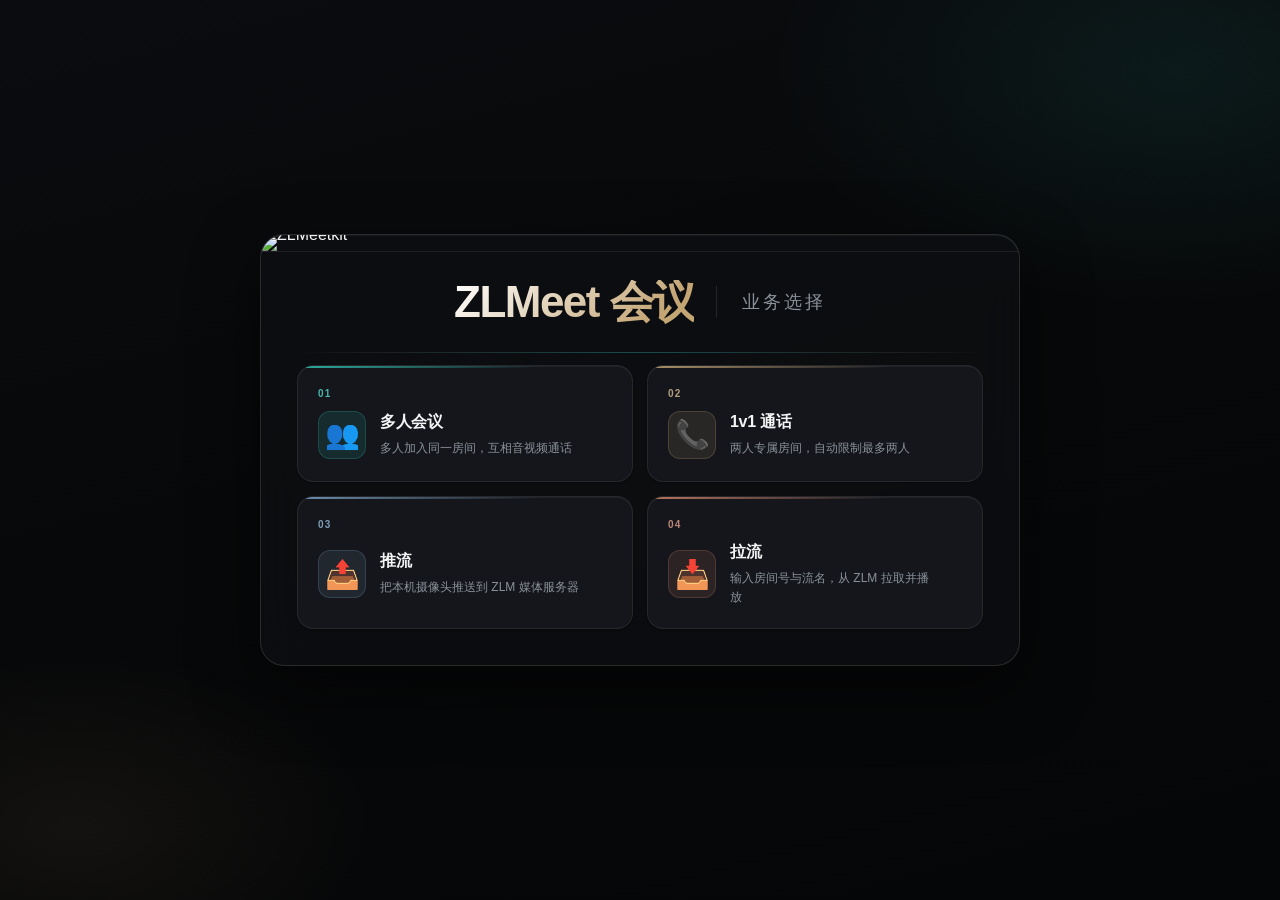
==== commit df3694b9: "增加管理员界面" ====
--- a/frontend/index.html
+++ b/frontend/index.html
@@ -3,17 +3,22 @@
 <head>
   <meta charset="UTF-8" />
   <meta name="viewport" content="width=device-width, initial-scale=1.0" />
-  <title>ZLM 会议 · 业务选择</title>
+  <title>ZLMeet 会议 · 业务选择</title>
   <link rel="stylesheet" href="css/style.css" />
 </head>
 <body class="home-page">
   <main class="home-wrap">
     <div class="home-shell">
-      <header class="home-header">
-        <p class="home-eyebrow">ZLMediaKit · WebRTC</p>
-        <h1>ZLM 会议</h1>
-        <p class="subtitle">选择业务场景，开始实时音视频</p>
-      </header>
+      <div class="home-top">
+        <img src="assets/banner.svg" alt="ZLMeetkit" class="home-banner" />
+      </div>
+      <div class="home-body">
+        <h1 class="home-title">
+          <span class="home-title-brand">ZLMeet 会议</span>
+          <span class="home-title-sep" aria-hidden="true"></span>
+          <span class="home-title-sub">业务选择</span>
+        </h1>
+        <div class="shell-title-divider" aria-hidden="true"></div>
 
       <section class="home-grid">
         <button class="home-card" data-biz="meeting">
@@ -53,28 +58,57 @@
           <span class="card-arrow" aria-hidden="true">→</span>
         </button>
       </section>
+      </div>
     </div>
 
     <dialog id="formDialog" class="home-dialog">
       <form id="bizForm" autocomplete="off">
         <h2 id="formTitle">加入</h2>
-        <div class="form-row" data-field="nickname">
-          <label>
-            <span>昵称</span>
-            <input id="nickname" type="text" maxlength="32" placeholder="比如 Alice" />
-          </label>
-        </div>
-        <div class="form-row" data-field="room">
+        <div class="form-row form-row-primary" data-field="room">
           <label>
             <span id="roomLabel">房间号</span>
             <input id="room" type="text" maxlength="64" placeholder="比如 1001" />
           </label>
         </div>
-        <div class="form-row" data-field="stream">
+        <div class="form-row form-row-primary" data-field="nickname">
           <label>
-            <span>流名（仅字母数字、_-.）</span>
+            <span id="nicknameLabel">成员名称</span>
+            <input id="nickname" type="text" maxlength="32" placeholder="比如 Alice" />
+          </label>
+        </div>
+        <div class="form-row form-row-primary" data-field="stream">
+          <label>
+            <span id="streamLabel">流名称</span>
             <input id="streamId" type="text" maxlength="128" placeholder="比如 demo_001" />
           </label>
+        </div>
+        <div class="form-row form-row-primary" data-field="token">
+          <label>
+            <span>令牌</span>
+            <input id="accessToken" type="text" maxlength="128" placeholder="请输入业务令牌" autocomplete="off" />
+          </label>
+        </div>
+        <div class="form-row form-row-media" data-field="media">
+          <div class="media-bar">
+            <div class="media-checks">
+              <label class="check-label">
+                <input id="enableMic" type="checkbox" checked />
+                <span>启用麦克风</span>
+              </label>
+              <label class="check-label">
+                <input id="enableCam" type="checkbox" checked />
+                <span>启用摄像头</span>
+              </label>
+            </div>
+            <label class="quality-inline">
+              <span>分辨率：</span>
+              <select id="videoQuality">
+                <option value="smooth">流畅</option>
+                <option value="standard">标清</option>
+                <option value="hd" selected>高清</option>
+              </select>
+            </label>
+          </div>
         </div>
         <div class="form-actions">
           <button type="button" id="formCancel" class="ghost">取消</button>
@@ -84,114 +118,204 @@
     </dialog>
   </main>
 
-  <script>
-    (function () {
-      const dialog = document.getElementById('formDialog');
-      const form = document.getElementById('bizForm');
-      const title = document.getElementById('formTitle');
-      const roomLabel = document.getElementById('roomLabel');
-      const fields = {
-        nickname: form.querySelector('[data-field="nickname"]'),
-        room: form.querySelector('[data-field="room"]'),
-        stream: form.querySelector('[data-field="stream"]'),
-      };
-      const inputs = {
-        nickname: document.getElementById('nickname'),
-        room: document.getElementById('room'),
-        stream: document.getElementById('streamId'),
-      };
-
-      const SAVED_NAME = sessionStorage.getItem('zlm.nickname') || '';
-      if (SAVED_NAME) inputs.nickname.value = SAVED_NAME;
-      const SAVED_ROOM = sessionStorage.getItem('zlm.room') || '';
-      if (SAVED_ROOM) inputs.room.value = SAVED_ROOM;
-
-      let currentBiz = null;
-
-      function showFields(map) {
-        for (const key of Object.keys(fields)) {
-          fields[key].style.display = map[key] ? '' : 'none';
-          inputs[key].required = !!map[key];
+  <script type="module">
+    import { showAppAlert, showTokenErrorAlert, isTokenError } from './js/ui-alert.js';
+    import { getStoredQuality, setStoredQuality } from './js/quality.js';
+
+    const dialog = document.getElementById('formDialog');
+    const form = document.getElementById('bizForm');
+    const title = document.getElementById('formTitle');
+    const roomLabel = document.getElementById('roomLabel');
+    const nicknameLabel = document.getElementById('nicknameLabel');
+    const streamLabel = document.getElementById('streamLabel');
+    const fields = {
+      room: form.querySelector('[data-field="room"]'),
+      nickname: form.querySelector('[data-field="nickname"]'),
+      stream: form.querySelector('[data-field="stream"]'),
+      token: form.querySelector('[data-field="token"]'),
+      media: form.querySelector('[data-field="media"]'),
+    };
+    const inputs = {
+      token: document.getElementById('accessToken'),
+      nickname: document.getElementById('nickname'),
+      room: document.getElementById('room'),
+      stream: document.getElementById('streamId'),
+      mic: document.getElementById('enableMic'),
+      cam: document.getElementById('enableCam'),
+      quality: document.getElementById('videoQuality'),
+    };
+
+    const SAVED_TOKEN = sessionStorage.getItem('zlm.token') || '';
+    if (SAVED_TOKEN) inputs.token.value = SAVED_TOKEN;
+    const SAVED_NAME = sessionStorage.getItem('zlm.nickname') || '';
+    if (SAVED_NAME) inputs.nickname.value = SAVED_NAME;
+    const SAVED_ROOM = sessionStorage.getItem('zlm.room') || '';
+    if (SAVED_ROOM) inputs.room.value = SAVED_ROOM;
+    inputs.mic.checked = sessionStorage.getItem('zlm.micOn') !== 'false';
+    inputs.cam.checked = sessionStorage.getItem('zlm.camOn') !== 'false';
+    inputs.quality.value = getStoredQuality();
+
+    function syncQualitySelectState() {
+      inputs.quality.disabled = !inputs.cam.checked;
+    }
+    inputs.cam.addEventListener('change', syncQualitySelectState);
+    syncQualitySelectState();
+
+    let currentBiz = null;
+
+    function showFields(map) {
+      for (const key of Object.keys(fields)) {
+        fields[key].style.display = map[key] ? '' : 'none';
+      }
+      inputs.nickname.required = !!map.nickname;
+      inputs.room.required = !!map.room;
+      inputs.stream.required = !!map.stream;
+    }
+
+    function openBiz(biz) {
+      currentBiz = biz;
+      switch (biz) {
+        case 'meeting':
+          title.textContent = '加入多人会议';
+          roomLabel.textContent = '房间号';
+          nicknameLabel.textContent = '成员名称';
+          streamLabel.textContent = '流名称';
+          showFields({ room: true, nickname: true, stream: false, token: true, media: true });
+          inputs.nickname.placeholder = '比如 Alice';
+          inputs.room.placeholder = '比如 1001';
+          break;
+        case 'call':
+          title.textContent = '加入 1v1 通话';
+          roomLabel.textContent = '房间号';
+          nicknameLabel.textContent = '成员名称';
+          streamLabel.textContent = '流名称';
+          showFields({ room: true, nickname: true, stream: false, token: true, media: true });
+          inputs.nickname.placeholder = '比如 Alice';
+          inputs.room.placeholder = '比如 alice-bob';
+          break;
+        case 'push':
+          title.textContent = '推流';
+          roomLabel.textContent = '房间号';
+          streamLabel.textContent = '流名称';
+          showFields({ room: true, nickname: false, stream: true, token: true, media: true });
+          inputs.room.placeholder = '比如 live';
+          inputs.stream.placeholder = '比如 demo_001';
+          if (!inputs.stream.value) inputs.stream.value = 'pub_' + Date.now();
+          break;
+        case 'play':
+          title.textContent = '拉流';
+          roomLabel.textContent = '房间号';
+          nicknameLabel.textContent = '成员名称';
+          streamLabel.textContent = '流名称';
+          showFields({ room: true, nickname: true, stream: true, token: true, media: false });
+          inputs.nickname.placeholder = '比如 观众甲';
+          inputs.room.placeholder = '比如 live';
+          inputs.stream.placeholder = '比如 demo_001';
+          break;
+        default:
+          nicknameLabel.textContent = '成员名称';
+          inputs.nickname.placeholder = '比如 Alice';
+          break;
+      }
+      syncQualitySelectState();
+      if (typeof dialog.showModal === 'function') {
+        dialog.showModal();
+      } else {
+        dialog.setAttribute('open', '');
+      }
+    }
+
+    document.querySelectorAll('.home-card').forEach((btn) => {
+      btn.addEventListener('click', () => openBiz(btn.dataset.biz));
+    });
+    document.getElementById('formCancel').addEventListener('click', () => {
+      dialog.close();
+    });
+
+    form.addEventListener('submit', async (e) => {
+      e.preventDefault();
+      const nickname = inputs.nickname.value.trim();
+      const room = inputs.room.value.trim();
+      const stream = inputs.stream.value.trim();
+      const token = inputs.token.value.trim();
+
+      if (currentBiz === 'meeting' || currentBiz === 'call') {
+        if (!nickname || !room) return;
+      } else if (currentBiz === 'play') {
+        if (!nickname || !room) return;
+        if (!isSafeStream(stream)) {
+          await showAppAlert('流名只能包含字母、数字、下划线、连字符或点', { title: '格式错误' });
+          return;
         }
-      }
-
-      function openBiz(biz) {
-        currentBiz = biz;
-        switch (biz) {
-          case 'meeting':
-            title.textContent = '加入多人会议';
-            roomLabel.textContent = '房间号';
-            showFields({ nickname: true, room: true, stream: false });
-            inputs.room.placeholder = '比如 1001';
-            break;
-          case 'call':
-            title.textContent = '加入 1v1 通话';
-            roomLabel.textContent = '通话编号';
-            showFields({ nickname: true, room: true, stream: false });
-            inputs.room.placeholder = '比如 alice-bob';
-            break;
-          case 'push':
-            title.textContent = '推流';
-            roomLabel.textContent = '房间号';
-            showFields({ nickname: false, room: true, stream: true });
-            inputs.room.placeholder = '比如 live';
-            if (!inputs.stream.value) inputs.stream.value = 'pub_' + Date.now();
-            break;
-          case 'play':
-            title.textContent = '拉流';
-            roomLabel.textContent = '房间号';
-            showFields({ nickname: false, room: true, stream: true });
-            inputs.room.placeholder = '比如 live';
-            break;
+      } else if (currentBiz === 'push') {
+        if (!room) return;
+        if (!isSafeStream(stream)) {
+          await showAppAlert('流名只能包含字母、数字、下划线、连字符或点', { title: '格式错误' });
+          return;
         }
-        if (typeof dialog.showModal === 'function') {
-          dialog.showModal();
-        } else {
-          dialog.setAttribute('open', '');
+      }
+
+      const submitBtn = form.querySelector('button[type="submit"]');
+      submitBtn.disabled = true;
+      try {
+        const resp = await fetch('/api/entry-check', {
+          method: 'POST',
+          headers: { 'Content-Type': 'application/json' },
+          body: JSON.stringify({
+            biz: currentBiz,
+            room,
+            nickname: nickname || undefined,
+            streamId: stream || undefined,
+            token: token || undefined,
+          }),
+        });
+        const data = await resp.json().catch(() => ({}));
+        if (!resp.ok || !data.ok) {
+          if (isTokenError(data.message)) {
+            await showTokenErrorAlert();
+          } else {
+            await showAppAlert(data.message || '无法进入，请稍后重试', { title: '无法进入' });
+          }
+          return;
         }
-      }
-
-      document.querySelectorAll('.home-card').forEach((btn) => {
-        btn.addEventListener('click', () => openBiz(btn.dataset.biz));
-      });
-      document.getElementById('formCancel').addEventListener('click', () => {
-        dialog.close();
-      });
-
-      form.addEventListener('submit', (e) => {
-        e.preventDefault();
-        const nickname = inputs.nickname.value.trim();
-        const room = inputs.room.value.trim();
-        const stream = inputs.stream.value.trim();
-
-        if (currentBiz === 'meeting' || currentBiz === 'call') {
-          if (!nickname || !room) return;
+      } catch (_) {
+        await showAppAlert('无法连接信令服务，请确认服务已启动', { title: '连接失败' });
+        return;
+      } finally {
+        submitBtn.disabled = false;
+      }
+
+      sessionStorage.setItem('zlm.token', token);
+
+      if (currentBiz === 'meeting' || currentBiz === 'call' || currentBiz === 'push') {
+        sessionStorage.setItem('zlm.micOn', inputs.mic.checked ? 'true' : 'false');
+        sessionStorage.setItem('zlm.camOn', inputs.cam.checked ? 'true' : 'false');
+        setStoredQuality(inputs.quality.value);
+      }
+
+      if (currentBiz === 'meeting' || currentBiz === 'call') {
+        sessionStorage.setItem('zlm.nickname', nickname);
+        sessionStorage.setItem('zlm.room', room);
+        location.href = currentBiz === 'meeting' ? 'meeting.html' : 'call.html';
+      } else if (currentBiz === 'push' || currentBiz === 'play') {
+        sessionStorage.setItem('zlm.room', room);
+        sessionStorage.setItem('zlm.streamId', stream);
+        if (currentBiz === 'play') {
           sessionStorage.setItem('zlm.nickname', nickname);
-          sessionStorage.setItem('zlm.room', room);
-          location.href = currentBiz === 'meeting' ? 'meeting.html' : 'call.html';
-        } else if (currentBiz === 'push' || currentBiz === 'play') {
-          if (!room) return;
-          if (!isSafeStream(stream)) {
-            alert('流名只能包含字母、数字、下划线、连字符或点');
-            return;
-          }
-          sessionStorage.setItem('zlm.room', room);
-          sessionStorage.setItem('zlm.streamId', stream);
-          location.href = currentBiz === 'push' ? 'push.html' : 'play.html';
         }
-      });
-
-      function isSafeStream(s) {
-        return /^[A-Za-z0-9_.\-]{1,128}$/.test(s);
-      }
-
-      // Allow ?biz=xxx deep-link.
-      const params = new URLSearchParams(location.search);
-      const biz = params.get('biz');
-      if (biz && ['meeting', 'call', 'push', 'play'].includes(biz)) {
-        openBiz(biz);
-      }
-    })();
+        location.href = currentBiz === 'push' ? 'push.html' : 'play.html';
+      }
+    });
+
+    function isSafeStream(s) {
+      return /^[A-Za-z0-9_.\-]{1,128}$/.test(s);
+    }
+
+    const params = new URLSearchParams(location.search);
+    const biz = params.get('biz');
+    if (biz && ['meeting', 'call', 'push', 'play'].includes(biz)) {
+      openBiz(biz);
+    }
   </script>
 </body>
 </html>
--- a/frontend/css/style.css
+++ b/frontend/css/style.css
@@ -259,7 +259,7 @@
 
 .meeting-page .video-grid.meeting-grid.focus-mode {
   row-gap: 4px;
-  column-gap: 6px;
+  column-gap: 3px;
   justify-items: stretch;
   align-items: start;
   align-content: start;
@@ -267,10 +267,8 @@
 
 .meeting-page .video-grid.meeting-grid.focus-mode .video-tile.is-focused {
   aspect-ratio: auto;
-  justify-self: stretch;
-  align-self: stretch;
-  width: 100%;
-  height: 100%;
+  justify-self: end;
+  align-self: start;
   border-radius: var(--radius-md);
   cursor: pointer;
 }
@@ -281,9 +279,14 @@
 
 .meeting-page .video-grid.meeting-grid.focus-mode .video-tile.is-sidebar {
   aspect-ratio: 16 / 9;
+  width: auto;
   justify-self: start;
   align-self: start;
   border-radius: var(--radius-sm);
+}
+
+.meeting-page .video-grid.meeting-grid.focus-mode .video-tile.is-sidebar video {
+  object-fit: cover;
 }
 
 .meeting-page .video-grid.meeting-grid.focus-mode .video-tile.is-sidebar .name-tag {
@@ -308,6 +311,7 @@
   min-height: 0;
 }
 .chat-panel.hidden { display: none; }
+.solo-info.hidden  { display: none; }
 .chat-header {
   padding: 14px 16px;
   display: flex;
@@ -513,39 +517,81 @@
   -webkit-backdrop-filter: var(--blur);
   border: 1px solid var(--border-strong);
   border-radius: calc(var(--radius-xl) + 4px);
-  padding: 40px 36px 36px;
+  padding: 0;
+  overflow: hidden;
   box-shadow: var(--shadow-lg), var(--shadow-inset);
 }
-.home-header {
+
+.home-top {
+  padding: 0;
+  margin: 0;
+  line-height: 0;
+  border-bottom: 1px solid var(--border);
+  overflow: hidden;
+}
+
+.home-banner {
+  display: block;
+  width: 100%;
+  height: auto;
+  object-fit: cover;
+  object-position: center;
+}
+
+.shell-title-divider {
+  width: 100%;
+  height: 1px;
+  margin: 0 0 12px;
+  background: linear-gradient(
+    90deg,
+    transparent 0%,
+    var(--border) 12%,
+    rgba(46, 196, 182, 0.35) 50%,
+    var(--border) 88%,
+    transparent 100%
+  );
+}
+
+.home-body {
+  padding: 28px 36px 36px;
+}
+
+.home-title {
+  display: flex;
+  align-items: center;
+  justify-content: center;
+  flex-wrap: wrap;
+  gap: clamp(14px, 2.2vw, 22px);
+  margin: 0 0 28px;
   text-align: center;
-  margin-bottom: 32px;
-  padding-bottom: 28px;
-  border-bottom: 1px solid var(--border);
-}
-.home-eyebrow {
-  margin: 0 0 12px;
-  font-size: 11px;
-  font-weight: 600;
-  letter-spacing: 0.14em;
-  text-transform: uppercase;
-  color: var(--accent-muted);
-}
-.home-header h1 {
-  margin: 0 0 10px;
-  font-size: 36px;
+}
+
+.home-title-brand {
+  font-size: clamp(38px, 4.8vw, 44px);
   font-weight: 600;
   letter-spacing: -0.035em;
+  line-height: 1;
   background: linear-gradient(135deg, #ffffff 0%, var(--warm) 85%);
   -webkit-background-clip: text;
   background-clip: text;
   color: transparent;
 }
-.home-header .subtitle {
+
+.home-title-sep {
+  flex-shrink: 0;
+  width: 1px;
+  height: clamp(26px, 3.4vw, 32px);
+  background: var(--border-strong);
+  opacity: 0.85;
+}
+
+.home-title-sub {
+  font-size: clamp(15px, 1.8vw, 18px);
+  font-weight: 400;
+  letter-spacing: 0.16em;
+  text-indent: 0.16em;
+  line-height: 1;
   color: var(--muted);
-  margin: 0;
-  font-size: 15px;
-  font-weight: 400;
-  line-height: 1.5;
 }
 
 .home-grid {
@@ -649,18 +695,31 @@
 }
 
 @media (max-width: 640px) {
-  .home-shell { padding: 28px 20px 24px; }
+  .home-body { padding: 22px 20px 24px; }
   .home-grid { grid-template-columns: 1fr; }
-  .home-header h1 { font-size: 30px; }
+  .home-title {
+    gap: 12px;
+    margin-bottom: 22px;
+  }
+  .shell-title-divider {
+    margin-bottom: 10px;
+  }
+  .home-title-brand { font-size: clamp(32px, 8vw, 38px); }
+  .home-title-sub {
+    font-size: clamp(14px, 3.6vw, 16px);
+    letter-spacing: 0.12em;
+    text-indent: 0.12em;
+  }
 }
 
 .home-dialog {
   border: 1px solid var(--border-strong);
   background: var(--panel-solid);
   color: var(--text);
+  color-scheme: dark;
   border-radius: var(--radius-xl);
   padding: 28px;
-  width: min(420px, 92vw);
+  width: min(460px, 92vw);
   box-shadow: var(--shadow-lg);
 }
 .home-dialog::backdrop {
@@ -671,6 +730,25 @@
 .home-dialog h2 { margin: 0 0 20px; font-size: 20px; font-weight: 600; letter-spacing: -0.02em; }
 .home-dialog .form-row { margin-bottom: 14px; }
 .home-dialog label span { display: block; margin-bottom: 7px; font-size: 13px; color: var(--muted); font-weight: 500; }
+.home-dialog .form-row-primary { margin-bottom: 18px; }
+.home-dialog .form-row-primary label span {
+  font-size: 14px;
+  color: var(--text-secondary);
+  font-weight: 600;
+  letter-spacing: 0.01em;
+}
+.home-dialog .form-row-primary input {
+  padding: 14px 16px;
+  font-size: 18px;
+  font-weight: 500;
+  letter-spacing: 0.01em;
+  border-color: var(--border-strong);
+  background: rgba(0, 0, 0, 0.45);
+}
+.home-dialog .form-row-primary input:focus {
+  border-color: var(--accent);
+  box-shadow: 0 0 0 3px var(--accent-soft);
+}
 .home-dialog input {
   width: 100%;
   padding: 11px 14px;
@@ -685,6 +763,99 @@
   outline: none;
   border-color: var(--accent-muted);
   box-shadow: 0 0 0 3px var(--accent-soft);
+}
+.home-dialog select {
+  padding: 8px 32px 8px 12px;
+  border-radius: var(--radius-md);
+  border: 1px solid var(--border-strong);
+  background-color: rgba(0, 0, 0, 0.45);
+  color: var(--text);
+  font-size: 13px;
+  color-scheme: dark;
+  appearance: none;
+  -webkit-appearance: none;
+  background-image: url("data:image/svg+xml,%3Csvg xmlns='http://www.w3.org/2000/svg' width='12' height='12' viewBox='0 0 12 12'%3E%3Cpath fill='%238b919a' d='M2.5 4.5L6 8l3.5-3.5'/%3E%3C/svg%3E");
+  background-repeat: no-repeat;
+  background-position: right 10px center;
+  transition: border-color 0.2s var(--ease), box-shadow 0.2s var(--ease);
+}
+.home-dialog select option,
+.home-dialog select optgroup {
+  background-color: var(--panel-solid);
+  color: var(--text);
+}
+.home-dialog select:focus {
+  outline: none;
+  border-color: var(--accent-muted);
+  box-shadow: 0 0 0 2px var(--accent-soft);
+}
+.home-dialog select:disabled {
+  opacity: 0.45;
+  cursor: not-allowed;
+}
+.home-dialog .form-row-media {
+  margin-top: 2px;
+  margin-bottom: 6px;
+  padding-top: 14px;
+  border-top: 1px solid var(--border);
+}
+.home-dialog .media-bar {
+  display: flex;
+  align-items: center;
+  gap: 16px;
+  width: 100%;
+}
+.home-dialog .media-checks {
+  display: flex;
+  flex-wrap: wrap;
+  align-items: center;
+  gap: 10px 14px;
+  flex-shrink: 0;
+}
+.home-dialog .check-label {
+  display: inline-flex;
+  align-items: center;
+  gap: 6px;
+  cursor: pointer;
+  font-size: 12px;
+  color: var(--muted);
+  user-select: none;
+  white-space: nowrap;
+}
+.home-dialog .check-label input[type="checkbox"] {
+  width: 14px;
+  height: 14px;
+  margin: 0;
+  accent-color: var(--accent);
+  cursor: pointer;
+  flex-shrink: 0;
+}
+.home-dialog .check-label span {
+  display: inline;
+  margin: 0;
+  color: inherit;
+  font-weight: 400;
+}
+.home-dialog .quality-inline {
+  flex: 1 1 0;
+  display: flex;
+  align-items: center;
+  gap: 8px;
+  min-width: 0;
+}
+.home-dialog .quality-inline span {
+  display: inline;
+  margin: 0;
+  font-size: 12px;
+  font-weight: 400;
+  color: var(--muted);
+  white-space: nowrap;
+  flex-shrink: 0;
+}
+.home-dialog .quality-inline select {
+  flex: 1 1 auto;
+  width: 100%;
+  min-width: 0;
 }
 .home-dialog .form-actions {
   display: flex;
@@ -769,14 +940,26 @@
 }
 .call-layout .video-grid .video-tile.is-pip {
   inset: auto 20px 88px auto;
-  width: 240px;
-  height: 135px;
+  width: 360px;
+  height: 203px;
   border-radius: var(--radius-md);
   border: 1px solid var(--border-strong);
   box-shadow: var(--shadow-lg);
   z-index: 2;
   aspect-ratio: 16 / 9;
+  cursor: grab;
+  touch-action: none;
+  user-select: none;
   transition: box-shadow 0.2s var(--ease), border-color 0.2s var(--ease);
+}
+.call-layout .video-grid .video-tile.is-pip.is-pip-custom {
+  inset: auto;
+}
+.call-layout .video-grid .video-tile.is-pip.is-pip-dragging {
+  cursor: grabbing;
+  transition: none;
+  box-shadow: var(--shadow-lg), 0 0 0 2px var(--accent-glow);
+  z-index: 3;
 }
 .call-layout .video-grid .video-tile.is-pip:hover,
 .call-layout .video-grid .video-tile:not(.is-pip):hover {
@@ -797,55 +980,115 @@
   overflow: hidden;
   background: var(--stage-bg);
 }
+.solo-page .topbar {
+  padding: 8px 14px;
+  font-size: 12px;
+}
+.solo-page .toolbar {
+  flex: 0 0 auto;
+  flex-shrink: 0;
+  padding: 10px 12px 12px;
+  gap: 6px;
+  background: linear-gradient(to top, rgba(7, 8, 9, 0.92) 40%, transparent 100%);
+  border-top: none;
+}
 .solo-stage {
   flex: 1 1 auto;
   display: flex;
-  gap: 14px;
-  padding: 14px;
+  flex-direction: row;
+  align-items: stretch;
+  gap: 4px;
+  padding: 4px 4px 4px 6px;
   background: var(--stage-bg);
   overflow: hidden;
   min-height: 0;
+  position: relative;
+}
+.solo-page .chat-panel {
+  flex: 1 1 260px;
+  max-width: 420px;
+  min-width: 0;
+  border-radius: var(--radius-md);
+  border: 1px solid var(--border);
+  box-shadow: var(--shadow-sm);
+}
+.solo-video-wrap {
+  flex: 1 1 0;
+  min-width: 0;
+  min-height: 0;
+  display: flex;
+  align-items: center;
+  justify-content: flex-end;
+  overflow: hidden;
 }
 .solo-tile {
-  flex: 1 1 auto;
   position: relative;
+  flex: 0 0 auto;
   background: #000;
   border-radius: var(--radius-lg);
   overflow: hidden;
-  display: flex;
-  align-items: center;
-  justify-content: center;
-  min-height: 0;
   border: 1px solid var(--border);
   box-shadow: var(--shadow-md);
 }
 .solo-tile video {
-  max-width: 100%;
-  max-height: 100%;
-  width: auto;
-  height: auto;
+  position: absolute;
+  inset: 0;
+  display: block;
+  width: 100%;
+  height: 100%;
   object-fit: contain;
   background: #000;
 }
 .solo-info {
-  flex: 0 0 280px;
+  flex: 0 0 236px;
+  align-self: stretch;
   background: var(--panel);
   backdrop-filter: var(--blur);
   -webkit-backdrop-filter: var(--blur);
-  border-radius: var(--radius-lg);
-  padding: 20px 22px;
-  font-size: 14px;
+  border-radius: var(--radius-md);
+  padding: 14px 16px;
+  font-size: 13px;
   display: flex;
   flex-direction: column;
-  gap: 12px;
+  gap: 10px;
   border: 1px solid var(--border);
   box-shadow: var(--shadow-sm);
+  line-height: 1.45;
+  overflow-y: auto;
 }
 .solo-info strong { color: var(--text); font-weight: 600; }
-.solo-info .hint { color: var(--muted); font-size: 12px; line-height: 1.55; margin-top: 4px; }
+.solo-info .hint {
+  color: var(--muted);
+  font-size: 11px;
+  line-height: 1.5;
+  margin: 0;
+}
 @media (max-width: 720px) {
-  .solo-stage { flex-direction: column; }
-  .solo-info { flex: 0 0 auto; }
+  .solo-stage {
+    flex-direction: column;
+    padding: 4px;
+    gap: 4px;
+  }
+  .solo-video-wrap {
+    flex: 1 1 auto;
+    min-height: 0;
+    justify-content: center;
+  }
+  .solo-info {
+    flex: 0 0 auto;
+    flex-direction: row;
+    flex-wrap: wrap;
+    align-items: center;
+    gap: 6px 12px;
+    padding: 10px 12px;
+    font-size: 12px;
+  }
+  .solo-info .hint {
+    flex: 1 1 100%;
+  }
+}
+@media (min-width: 1200px) {
+  .solo-info { flex-basis: 252px; }
 }
 
 /* ============ Recording preview (bottom-right PiP) ============ */
@@ -991,3 +1234,459 @@
   color: var(--text);
 }
 .quality-fail .primary { margin-top: 4px; }
+
+/* ============ App alert dialog (home / errors) ============ */
+.app-alert-dialog {
+  border: 1px solid var(--border-strong);
+  background: var(--panel-solid);
+  color: var(--text);
+  border-radius: var(--radius-xl);
+  padding: 0;
+  width: min(400px, 92vw);
+  box-shadow: var(--shadow-lg);
+  overflow: hidden;
+}
+.app-alert-dialog::backdrop {
+  background: rgba(0, 0, 0, 0.68);
+  backdrop-filter: blur(6px);
+  -webkit-backdrop-filter: blur(6px);
+}
+.app-alert-head {
+  display: flex;
+  align-items: center;
+  gap: 12px;
+  padding: 22px 24px 0;
+}
+.app-alert-icon {
+  flex: 0 0 auto;
+  width: 36px;
+  height: 36px;
+  border-radius: 50%;
+  display: flex;
+  align-items: center;
+  justify-content: center;
+  font-size: 18px;
+  font-weight: 700;
+  color: #fecaca;
+  background: var(--danger-soft);
+  border: 1px solid rgba(240, 82, 82, 0.35);
+  box-shadow: inset 0 1px 0 rgba(255, 255, 255, 0.06);
+}
+.app-alert-title {
+  margin: 0;
+  font-size: 18px;
+  font-weight: 600;
+  letter-spacing: -0.02em;
+}
+.app-alert-message {
+  margin: 14px 24px 0;
+  padding: 0;
+  color: var(--text-secondary);
+  font-size: 14px;
+  line-height: 1.6;
+}
+.app-alert-actions {
+  display: flex;
+  justify-content: flex-end;
+  padding: 20px 24px 22px;
+}
+.app-alert-actions .primary {
+  width: auto;
+  min-width: 96px;
+  margin: 0;
+  padding: 10px 22px;
+}
+
+
+/* =====================================================================
+   Premium overrides v3 — 顶栏迷你横幅 / 玻璃 chip / 浮动胶囊工具栏
+   ===================================================================== */
+
+/* ----- 顶栏：三栏布局（左 biz tag · 中 mini banner · 右 chips） ----- */
+.meeting-page .topbar,
+.solo-page .topbar {
+  padding: 10px 18px;
+  display: grid;
+  grid-template-columns: 1fr auto 1fr;
+  align-items: center;
+  gap: 16px;
+  position: relative;
+  background: linear-gradient(180deg, rgba(20, 23, 27, 0.92) 0%, rgba(13, 15, 18, 0.86) 100%);
+  border-bottom: 1px solid var(--border);
+}
+.meeting-page .topbar::after,
+.solo-page .topbar::after {
+  content: '';
+  position: absolute;
+  left: 18px;
+  right: 18px;
+  bottom: -1px;
+  height: 1px;
+  background: linear-gradient(90deg, transparent, var(--accent-muted), transparent);
+  opacity: 0.6;
+  pointer-events: none;
+}
+.topbar-left { display: flex; align-items: center; min-width: 0; }
+.topbar-center {
+  display: flex;
+  align-items: center;
+  justify-content: center;
+  text-decoration: none;
+  transition: opacity 0.2s var(--ease), transform 0.2s var(--ease);
+}
+.topbar-center:hover { opacity: 0.92; transform: translateY(-1px); }
+.topbar-banner {
+  height: 36px;
+  width: auto;
+  display: block;
+  pointer-events: none;
+}
+.topbar-chips {
+  display: flex;
+  align-items: center;
+  gap: 8px;
+  flex-wrap: wrap;
+  justify-content: flex-end;
+  min-width: 0;
+}
+
+.brand-link { display: inline-flex; align-items: center; text-decoration: none; }
+
+/* biz-tag：业务标识徽章（矩形，区别于右上角胶囊 info-chip） */
+.biz-tag {
+  display: inline-flex;
+  align-items: center;
+  gap: 6px;
+  padding: 5px 12px 5px 10px;
+  font-size: 12px;
+  font-weight: 700;
+  letter-spacing: 0.07em;
+  border-radius: 10px;
+  color: #cdeae5;
+  background: rgba(46, 196, 182, 0.08);
+  border: 1.5px solid rgba(46, 196, 182, 0.5);
+  box-shadow: 0 0 10px rgba(46, 196, 182, 0.18), inset 0 1px 0 rgba(46, 196, 182, 0.12);
+  transition: box-shadow 0.2s var(--ease), border-color 0.2s var(--ease);
+}
+.biz-tag::before { display: none; }
+.biz-icon { width: 13px; height: 13px; flex-shrink: 0; opacity: 0.9; }
+.biz-tag-push {
+  color: #d6e4f0;
+  background: rgba(122, 162, 196, 0.10);
+  border-color: rgba(122, 162, 196, 0.55);
+  box-shadow: 0 0 12px rgba(122, 162, 196, 0.22), inset 0 1px 0 rgba(122, 162, 196, 0.12);
+}
+.biz-tag-play {
+  color: #f0d4c4;
+  background: rgba(212, 132, 106, 0.10);
+  border-color: rgba(212, 132, 106, 0.55);
+  box-shadow: 0 0 12px rgba(212, 132, 106, 0.22), inset 0 1px 0 rgba(212, 132, 106, 0.12);
+}
+
+/* info-chip：信息胶囊 */
+.info-chip {
+  display: inline-flex;
+  align-items: center;
+  gap: 6px;
+  padding: 5px 11px 5px 9px;
+  background: rgba(255, 255, 255, 0.035);
+  border: 1px solid var(--border);
+  border-radius: 999px;
+  font-size: 12px;
+  color: var(--text-secondary);
+  max-width: 260px;
+  backdrop-filter: blur(8px);
+  -webkit-backdrop-filter: blur(8px);
+}
+.info-chip .chip-key { color: var(--muted); font-size: 11px; letter-spacing: 0.05em; text-transform: uppercase; font-weight: 500; }
+.info-chip .chip-val { color: var(--text); font-weight: 600; max-width: 200px; overflow: hidden; text-overflow: ellipsis; white-space: nowrap; }
+.info-chip.status-chip { padding-left: 11px; }
+.status-chip .status-dot {
+  width: 8px; height: 8px;
+  border-radius: 50%;
+  background: var(--muted);
+  transition: background 0.25s var(--ease), box-shadow 0.25s var(--ease);
+}
+.status-chip[data-state="active"] .status-dot,
+.status-chip[data-state="success"] .status-dot {
+  background: var(--success);
+  box-shadow: 0 0 10px rgba(52, 211, 153, 0.55);
+  animation: pulse-dot 1.6s ease-in-out infinite;
+}
+.status-chip[data-state="error"] .status-dot {
+  background: var(--danger);
+  box-shadow: 0 0 10px rgba(240, 82, 82, 0.55);
+}
+@keyframes pulse-dot {
+  0%, 100% { opacity: 1; transform: scale(1); }
+  50% { opacity: 0.6; transform: scale(0.92); }
+}
+
+/* 窄屏适配：mini banner 隐藏，让出空间给 chips */
+@media (max-width: 900px) {
+  .meeting-page .topbar, .solo-page .topbar {
+    grid-template-columns: auto 1fr;
+    gap: 8px;
+    padding: 8px 12px;
+  }
+  .topbar-center { display: none; }
+  .biz-tag { font-size: 11px; padding: 4px 10px 4px 8px; }
+  .biz-icon { width: 12px; height: 12px; }
+  .info-chip { font-size: 11px; padding: 4px 9px 4px 8px; }
+  .info-chip .chip-val { max-width: 140px; }
+}
+
+/* ----- 舞台环境光 ----- */
+.meeting-page, .solo-page {
+  background:
+    radial-gradient(ellipse 60% 50% at 92% 8%, rgba(46, 196, 182, 0.06), transparent 55%),
+    radial-gradient(ellipse 45% 38% at 6% 92%, rgba(196, 165, 116, 0.05), transparent 50%),
+    var(--stage-bg);
+}
+.stage, .solo-stage { position: relative; background: transparent; }
+/* 不使用网格背景线，避免在瓦片间隙显示灰色竖杠 */
+.stage::before, .solo-stage::before { display: none; }
+.video-grid, .solo-video-wrap, .solo-info, .chat-panel { position: relative; z-index: 1; }
+
+/* ----- solo 布局：视频靠左，流信息弹性拉伸 ----- */
+.solo-video-wrap { justify-content: flex-start !important; }
+.solo-info {
+  flex: 1 1 260px !important;
+  max-width: 420px;
+}
+@media (max-width: 720px) {
+  .solo-info { max-width: none !important; }
+}
+
+/* ----- 视频图块 ----- */
+.video-tile {
+  background: radial-gradient(ellipse 90% 70% at 50% 35%, #131619 0%, #050607 100%);
+  /* 边框保持原色，不用 teal，避免相邻瓦片间出现绿色竖线 */
+  box-shadow:
+    var(--shadow-sm),
+    inset 0 1px 0 rgba(46, 196, 182, 0.18),   /* 内侧顶部青绿高光线 */
+    inset 0 0 0 1px rgba(255, 255, 255, 0.025),
+    inset 0 -40px 80px rgba(0, 0, 0, 0.55);
+  transition: border-color 0.25s var(--ease), box-shadow 0.25s var(--ease);
+}
+.video-tile:hover {
+  border-color: rgba(46, 196, 182, 0.35);
+  box-shadow:
+    var(--shadow-md),
+    inset 0 1px 0 rgba(46, 196, 182, 0.35),
+    inset 0 0 0 1px rgba(255, 255, 255, 0.04),
+    inset 0 -40px 80px rgba(0, 0, 0, 0.55);
+}
+.video-tile .name-tag {
+  background: rgba(8, 10, 12, 0.7);
+  border: 1px solid rgba(255, 255, 255, 0.08);
+  box-shadow: 0 4px 14px rgba(0, 0, 0, 0.35);
+  padding: 5px 11px 5px 9px;
+}
+.video-tile .name-tag::before {
+  content: '';
+  display: inline-block;
+  width: 6px; height: 6px;
+  border-radius: 50%;
+  background: var(--success);
+  box-shadow: 0 0 8px rgba(52, 211, 153, 0.5);
+  margin-right: 6px;
+  vertical-align: middle;
+}
+.video-tile.is-self .name-tag { background: rgba(46, 196, 182, 0.18); border-color: rgba(46, 196, 182, 0.4); }
+.video-tile.is-self .name-tag::before { background: var(--accent); box-shadow: 0 0 8px var(--accent-glow); }
+.video-tile .badge { background: rgba(8, 10, 12, 0.7); border: 1px solid rgba(255, 255, 255, 0.08); }
+.video-tile.is-screen { box-shadow: 0 0 0 1px var(--accent-muted), 0 12px 36px rgba(46, 196, 182, 0.18); }
+
+/* ----- 浮动胶囊工具栏 ----- */
+.meeting-page .toolbar, .solo-page .toolbar {
+  position: relative;
+  background: transparent;
+  padding: 14px 20px 20px;
+  pointer-events: none;
+  width: fit-content;     /* 收缩到按钮实际宽度 */
+  margin-left: auto;
+  margin-right: auto;
+}
+.meeting-page .toolbar > *, .solo-page .toolbar > * { pointer-events: auto; }
+.meeting-page .toolbar::before, .solo-page .toolbar::before {
+  content: '';
+  position: absolute;
+  left: 50%;
+  bottom: 12px;
+  transform: translateX(-50%);
+  width: 100%;               /* 随工具栏 fit-content 宽度对齐，两端留 padding 即可 */
+  height: calc(100% - 18px);
+  border-radius: 999px;
+  background: linear-gradient(180deg, rgba(28, 31, 36, 0.92) 0%, rgba(14, 16, 19, 0.92) 100%);
+  border: 1px solid rgba(46, 196, 182, 0.25);       /* 青绿色胶囊边框 */
+  backdrop-filter: blur(20px) saturate(170%);
+  -webkit-backdrop-filter: blur(20px) saturate(170%);
+  box-shadow:
+    0 20px 50px rgba(0, 0, 0, 0.55),
+    0 0 0 1px rgba(255, 255, 255, 0.03) inset,
+    0 1px 0  rgba(46, 196, 182, 0.18) inset,        /* 顶部青绿高光线 */
+    0 -1px 0 rgba(255, 255, 255, 0.04) inset;
+  pointer-events: none;
+  z-index: 0;
+}
+.meeting-page .toolbar > .toolbar-btn, .solo-page .toolbar > .toolbar-btn {
+  position: relative;
+  z-index: 2;
+  background: transparent;
+  border: 1px solid transparent;
+  box-shadow: none;
+}
+.meeting-page .toolbar > .toolbar-btn:hover, .solo-page .toolbar > .toolbar-btn:hover {
+  background: rgba(255, 255, 255, 0.06);
+  border-color: rgba(255, 255, 255, 0.1);
+}
+.meeting-page .toolbar > .toolbar-btn.active, .solo-page .toolbar > .toolbar-btn.active {
+  background: var(--accent-soft);
+  border-color: var(--accent-muted);
+}
+.meeting-page .toolbar > .toolbar-btn.off, .solo-page .toolbar > .toolbar-btn.off {
+  background: var(--danger-soft);
+  border-color: rgba(240, 82, 82, 0.4);
+}
+.meeting-page .toolbar > .toolbar-btn.danger, .solo-page .toolbar > .toolbar-btn.danger {
+  background: rgba(240, 82, 82, 0.18);
+  border-color: rgba(240, 82, 82, 0.5);
+  color: #fecaca;
+}
+.meeting-page .toolbar > .toolbar-btn.danger:hover, .solo-page .toolbar > .toolbar-btn.danger:hover {
+  background: rgba(240, 82, 82, 0.28);
+}
+@media (max-width: 720px) {
+  .meeting-page .toolbar, .solo-page .toolbar { padding: 10px 12px 14px; }
+  .meeting-page .toolbar::before, .solo-page .toolbar::before { bottom: 8px; }
+}
+
+/* ----- solo-info 卡片（标题布局与聊天面板一致） ----- */
+.solo-info {
+  border-radius: var(--radius-lg);
+  padding: 0;
+  background: linear-gradient(180deg, rgba(22, 25, 30, 0.92) 0%, rgba(14, 16, 19, 0.92) 100%);
+  border: 1px solid var(--border-strong);
+  box-shadow: var(--shadow-md), inset 0 1px 0 rgba(255, 255, 255, 0.04);
+  position: relative;
+  overflow: hidden;
+  display: flex;
+  flex-direction: column;
+}
+.solo-info::before {
+  content: '';
+  position: absolute;
+  left: 0; top: 0; bottom: 0;
+  width: 3px;
+  background: linear-gradient(180deg, var(--accent), var(--warm));
+  opacity: 0.85;
+  z-index: 1;
+}
+.solo-info::after { display: none; }
+/* 标题与跨度 */
+.solo-info .chat-header {
+  padding-left: 18px;
+  flex-shrink: 0;
+  border-radius: var(--radius-lg) var(--radius-lg) 0 0;
+}
+.solo-info-body {
+  padding: 14px 18px 18px;
+  display: flex;
+  flex-direction: column;
+  gap: 10px;
+  overflow-y: auto;
+}
+.solo-info-body > div:not(.hint) {
+  display: flex;
+  align-items: baseline;
+  gap: 8px;
+  font-size: 13px;
+}
+.solo-info-body > div:not(.hint) strong {
+  flex: 0 0 56px;
+  color: var(--muted);
+  font-weight: 500;
+  font-size: 11px;
+  letter-spacing: 0.06em;
+  text-transform: uppercase;
+}
+.solo-info-body > div:not(.hint) > span {
+  color: var(--text);
+  font-weight: 600;
+  font-size: 14px;
+  word-break: break-all;
+}
+.solo-info-body .hint {
+  margin-top: 2px;
+  padding: 10px 12px;
+  border-radius: var(--radius-sm);
+  background: rgba(46, 196, 182, 0.06);
+  border: 1px solid rgba(46, 196, 182, 0.18);
+  color: var(--text-secondary);
+  font-size: 12px;
+  line-height: 1.6;
+}
+
+
+/* ----- solo-tile（边框光晕，简洁风格） ----- */
+.solo-tile {
+  border: 1px solid rgba(46, 196, 182, 0.28);
+  box-shadow:
+    var(--shadow-md),
+    inset 0 1px 0 rgba(46, 196, 182, 0.30),   /* 内侧顶部青绿高光线 */
+    inset 0 0 0 1px rgba(255, 255, 255, 0.02),
+    inset 0 -50px 100px rgba(0, 0, 0, 0.5);
+  background: radial-gradient(ellipse 70% 60% at 50% 40%, #15191d 0%, #050607 100%);
+  transition: border-color 0.25s var(--ease), box-shadow 0.25s var(--ease);
+}
+
+/* ----- 聊天面板 ----- */
+.chat-panel {
+  border-radius: var(--radius-lg) 0 0 var(--radius-lg);
+  border: 1px solid var(--border-strong);
+  border-right: none;
+  background: linear-gradient(180deg, rgba(22, 25, 30, 0.94) 0%, rgba(14, 16, 19, 0.94) 100%);
+}
+.solo-page .chat-panel {
+  border-radius: var(--radius-md);
+  border: 1px solid var(--border-strong);
+}
+.chat-panel:not(.hidden) { animation: chat-slide 0.25s var(--ease); }
+@keyframes chat-slide {
+  from { transform: translateX(8px); opacity: 0; }
+  to   { transform: translateX(0);   opacity: 1; }
+}
+.chat-header span::before {
+  content: '';
+  display: inline-block;
+  width: 6px; height: 6px;
+  border-radius: 50%;
+  background: var(--accent);
+  box-shadow: 0 0 8px var(--accent-glow);
+  margin-right: 8px;
+  vertical-align: middle;
+}
+
+/* ----- 录制指示器 ----- */
+.video-tile .rec-indicator, .solo-tile .rec-indicator {
+  background: rgba(240, 82, 82, 0.16);
+  border: 1px solid rgba(240, 82, 82, 0.45);
+  backdrop-filter: blur(10px);
+  -webkit-backdrop-filter: blur(10px);
+  color: #fecaca;
+  font-weight: 600;
+  letter-spacing: 0.08em;
+  z-index: 2;
+}
+.rec-dot { animation: rec-pulse 1.4s ease-in-out infinite; box-shadow: 0 0 8px rgba(240, 82, 82, 0.6); }
+@keyframes rec-pulse {
+  0%, 100% { opacity: 1;    transform: scale(1);    }
+  50%       { opacity: 0.45; transform: scale(0.85); }
+}
+
+.status-bar {
+  background: linear-gradient(180deg, rgba(22, 25, 30, 0.94) 0%, rgba(14, 16, 19, 0.94) 100%);
+  border-color: var(--border-strong);
+  box-shadow: var(--shadow-lg);
+}
